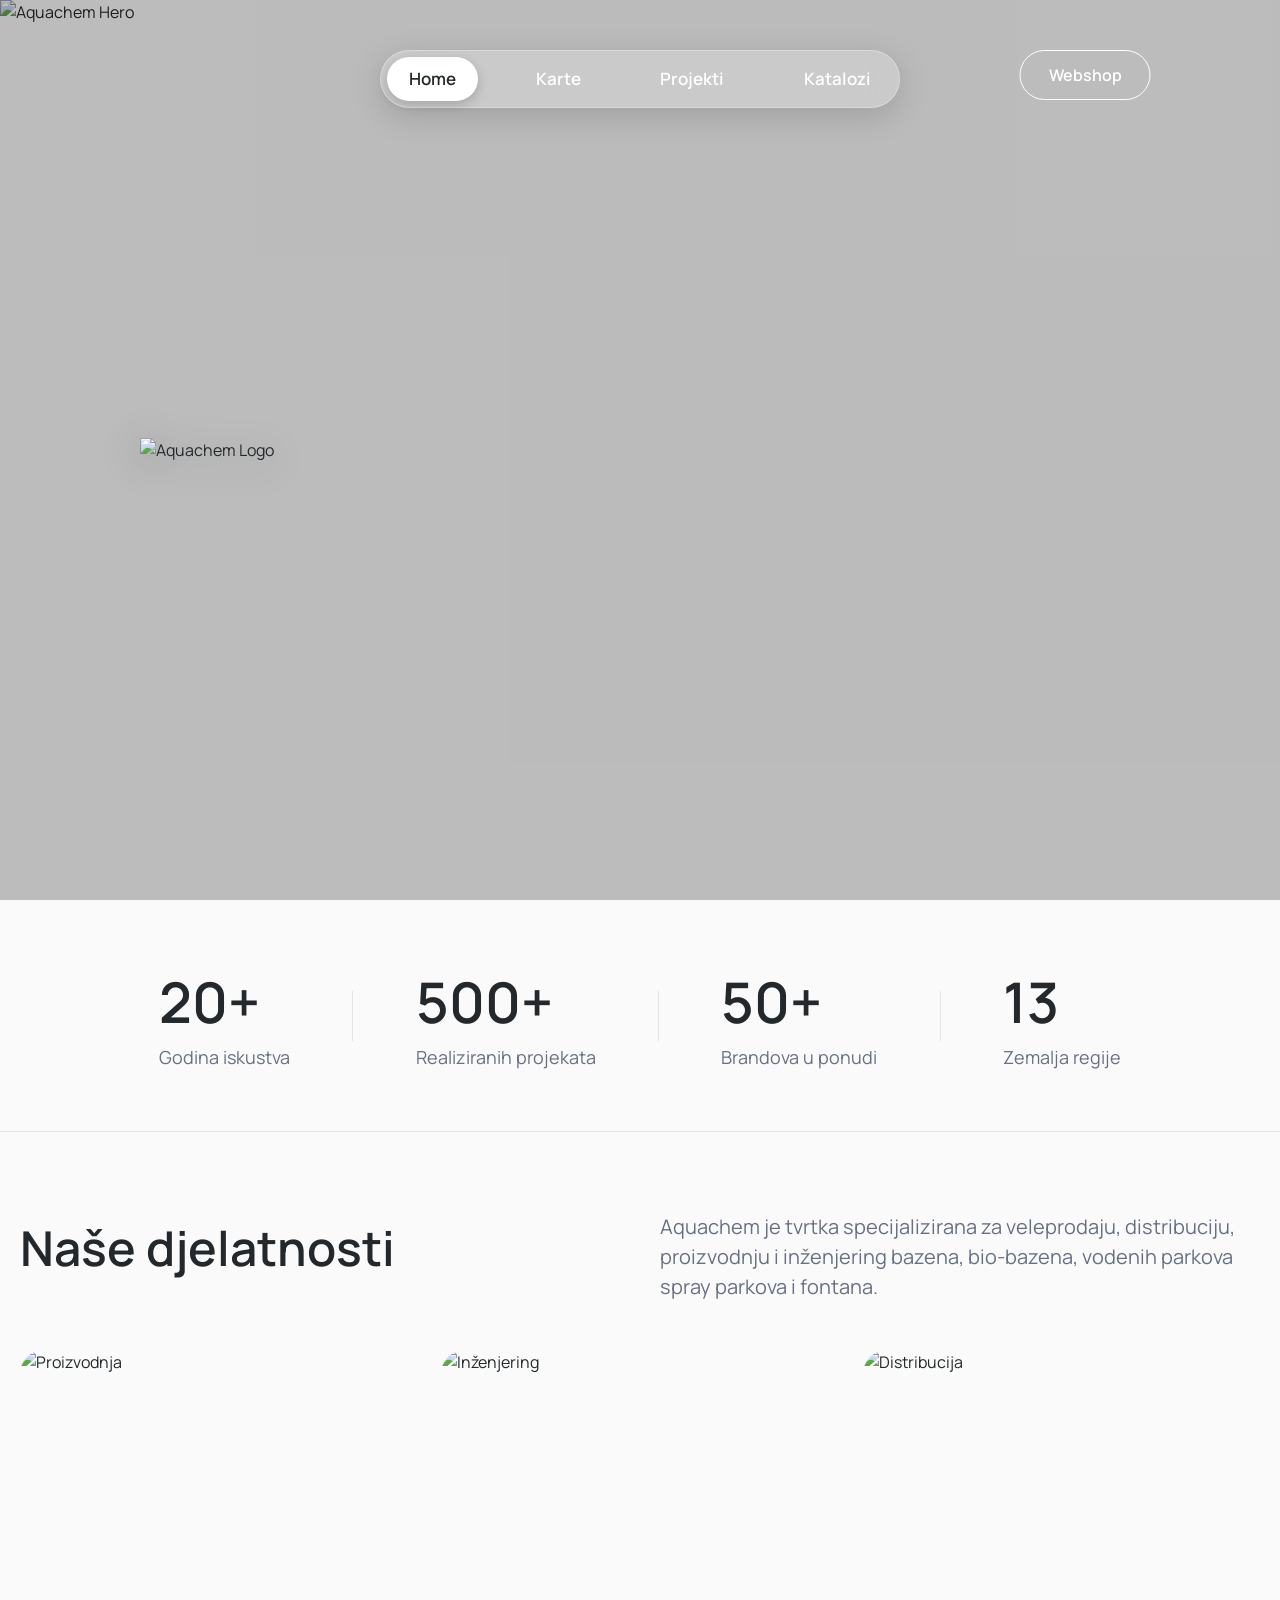
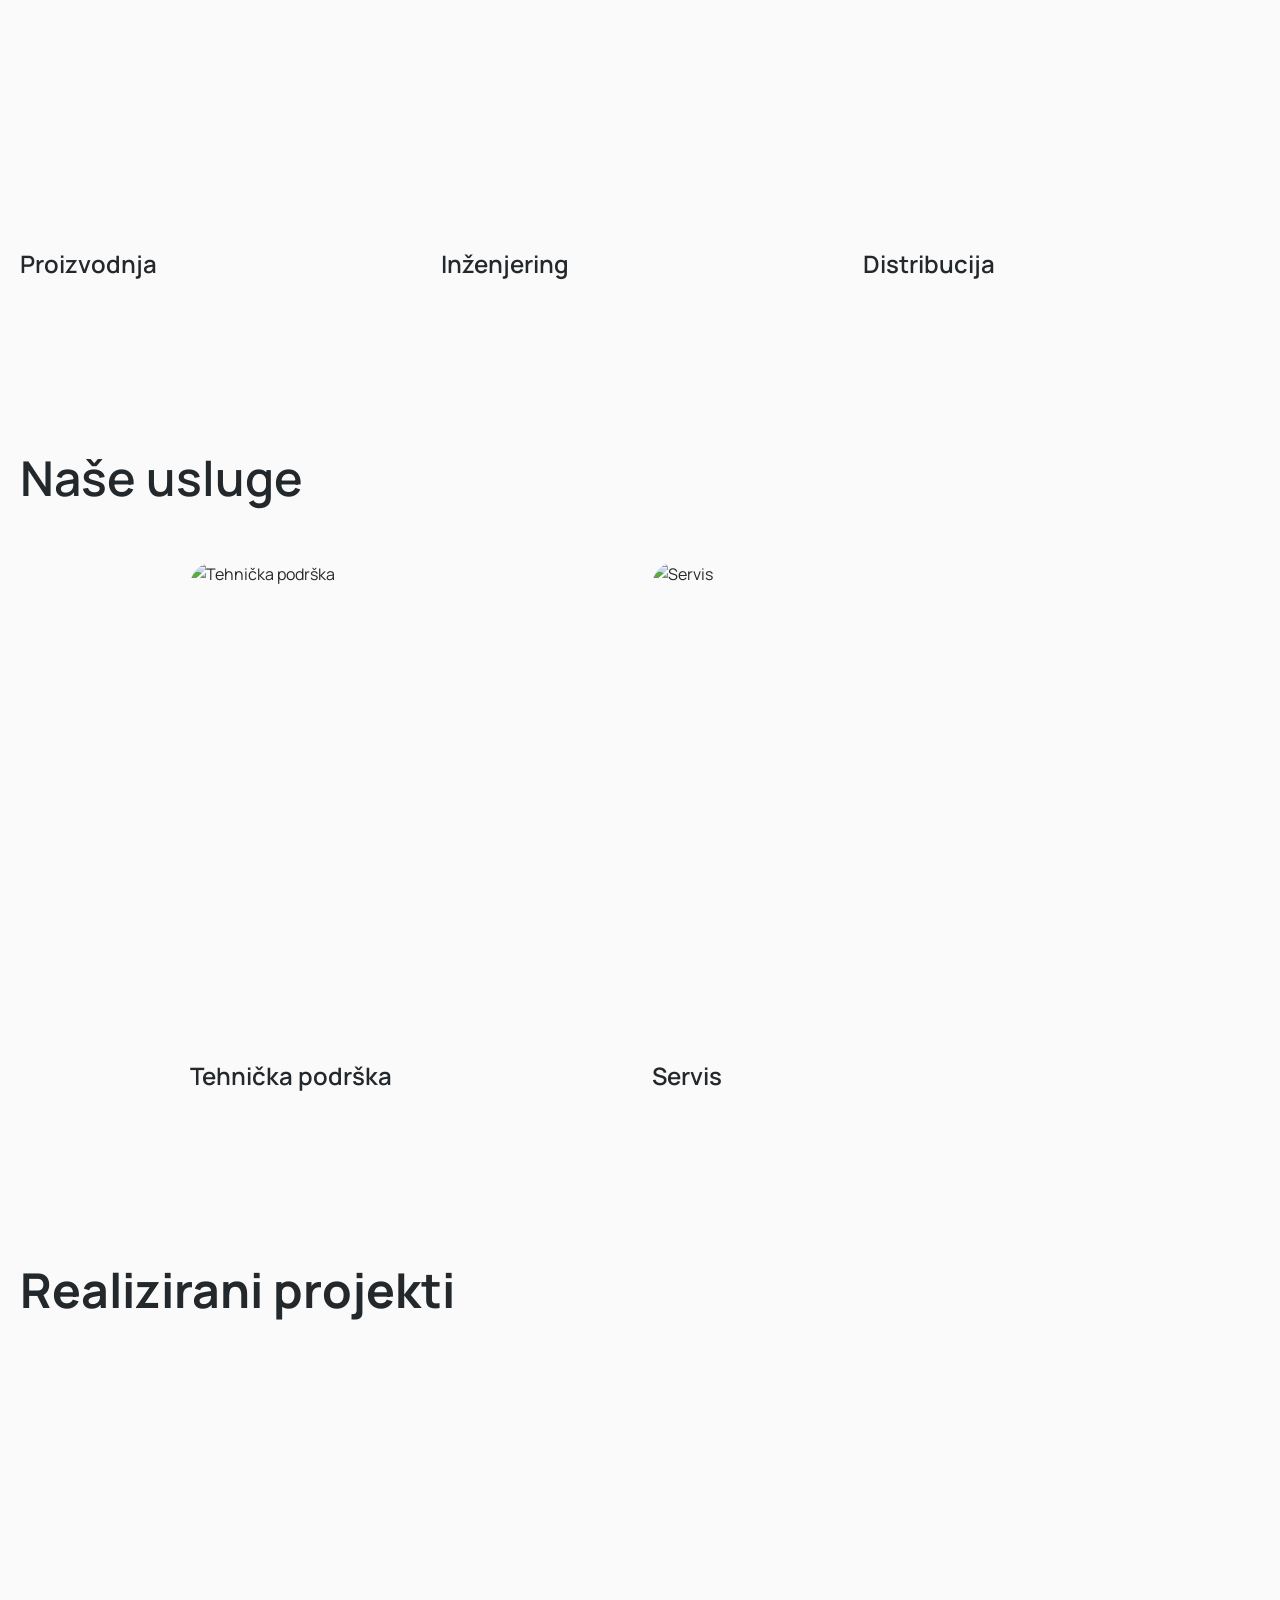
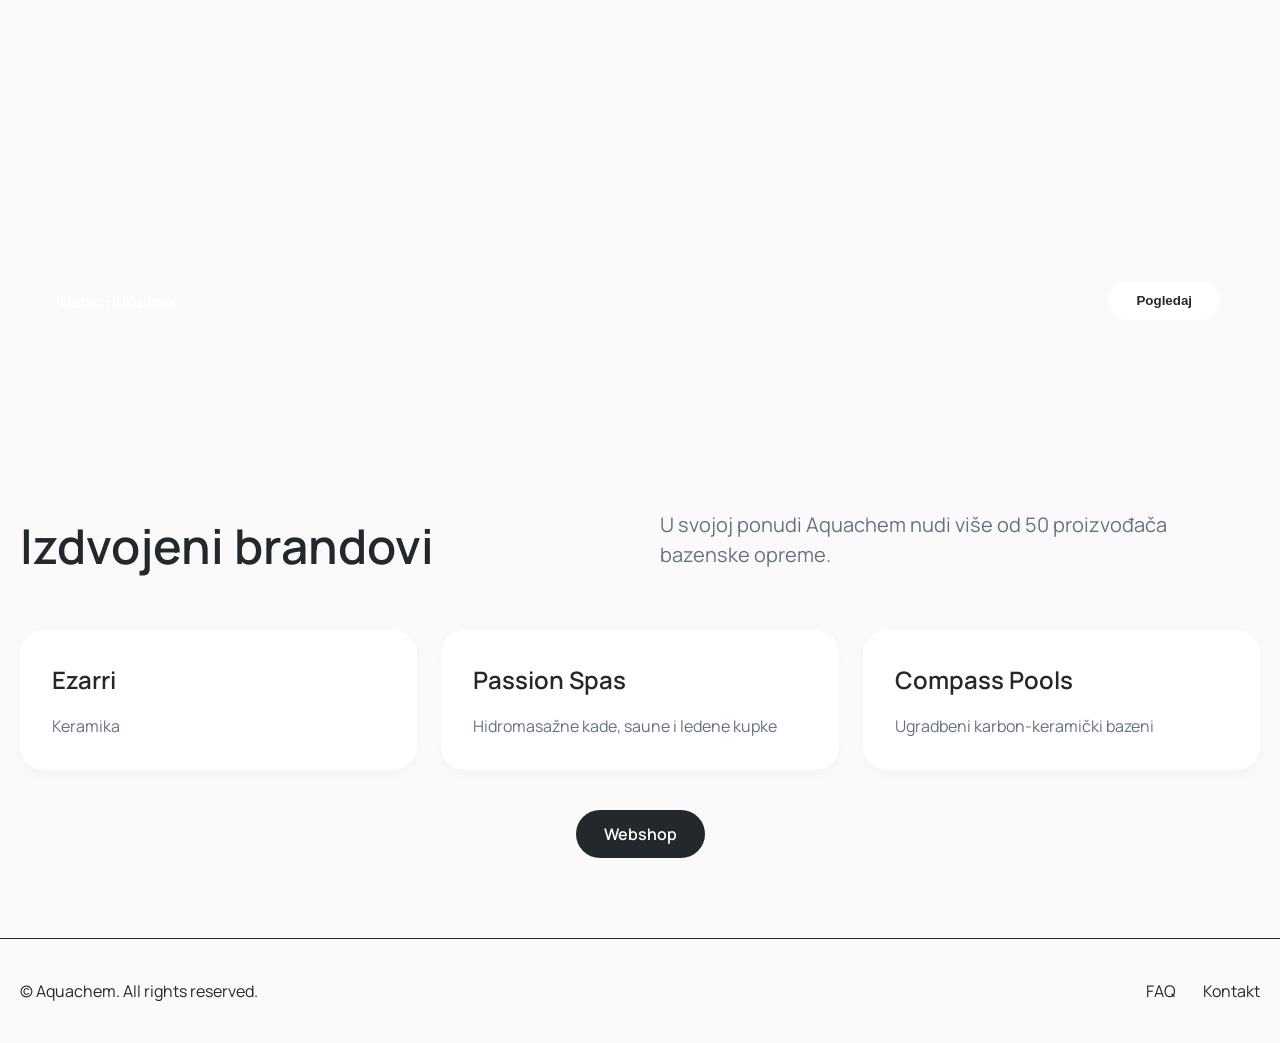
==== index.html @ 466cfe11 "Update index.html" ====
<!DOCTYPE html>
<html lang="hr">
<head>
  <meta charset="UTF-8">
  <meta name="viewport" content="width=device-width, initial-scale=1.0">
  <title>Aquachem Landing Page</title>
  <link rel="stylesheet" href="styles.css">
  <link href="https://fonts.googleapis.com/css2?family=Manrope:wght@400;500;600;700&display=swap" rel="stylesheet">
</head>
<body>

  <!-- Header Navigation -->
  <header class="navbar">
    <nav class="nav-links">
      <a href="#" class="active">Home</a>
      <a href="#">Karte</a>
      <a href="#">Projekti</a>
      <a href="#">Katalozi</a>
    </nav>
    <a href="#" class="btn-primary btn-webshop-top">Webshop</a>
  </header>

  <!-- Hero Section -->
  <section class="hero">
    <div class="hero-overlay"></div>
    <img class="hero-bg" src="assets/hero.jpg" alt="Aquachem Hero">
    <div class="hero-content">
      <img src="assets/logo.png" alt="Aquachem Logo" class="hero-logo">
    </div>
  </section>

  <!-- Stats Section -->
  <section class="stats">
    <div class="stat-item">
      <h2>20+</h2>
      <p>Godina iskustva</p>
    </div>
    <div class="divider"></div>
    <div class="stat-item">
      <h2>500+</h2>
      <p>Realiziranih projekata</p>
    </div>
    <div class="divider"></div>
    <div class="stat-item">
      <h2>50+</h2>
      <p>Brandova u ponudi</p>
    </div>
    <div class="divider"></div>
    <div class="stat-item">
      <h2>13</h2>
      <p>Zemalja regije</p>
    </div>
  </section>

  <!-- Naše Djelatnosti -->
  <section class="section container">
    <div class="section-header">
      <h2>Naše djelatnosti</h2>
      <p>Aquachem je tvrtka specijalizirana za veleprodaju, distribuciju, proizvodnju i inženjering bazena, bio-bazena, vodenih parkova spray parkova i fontana.</p>
    </div>
    <div class="cards-grid">
      <div class="card">
        <img src="assets/proizvodnja.png" alt="Proizvodnja">
        <h3>Proizvodnja</h3>
      </div>
      <div class="card">
        <img src="assets/inzenjering.png" alt="Inženjering">
        <h3>Inženjering</h3>
      </div>
      <div class="card">
        <img src="assets/distribucija.jpg" alt="Distribucija">
        <h3>Distribucija</h3>
      </div>
    </div>
  </section>

  <!-- Naše Usluge -->
  <section class="section container">
    <div class="section-header">
      <h2>Naše usluge</h2>
    </div>
    <div class="cards-grid centered-grid">
      <div class="card">
        <img src="assets/tehnicka-podrska.png" alt="Tehnička podrška">
        <h3>Tehnička podrška</h3>
      </div>
      <div class="card">
        <img src="assets/servis.png" alt="Servis">
        <h3>Servis</h3>
      </div>
    </div>
  </section>

  <!-- Realizirani Projekti (Video Showcase) -->
  <section class="video-showcase container">
    <h2>Realizirani projekti</h2>
    <div class="video-container">
      <video autoplay loop muted playsinline>
        <source src="assets/landing-video.mp4" type="video/mp4">
        Your browser does not support the video tag.
      </video>
      <div class="video-overlay-info">
        <span>Darko Rukavina</span>
        <button class="btn-white">Pogledaj</button>
      </div>
    </div>
  </section>

  <!-- Izdvojeni Brandovi -->
  <section class="section container">
    <div class="section-header">
      <h2>Izdvojeni brandovi</h2>
      <p>U svojoj ponudi Aquachem nudi više od 50 proizvođača bazenske opreme.</p>
    </div>
    <div class="cards-grid">
      <div class="card brand-card">
        <h3>Ezarri</h3>
        <p>Keramika</p>
      </div>
      <div class="card brand-card">
        <h3>Passion Spas</h3>
        <p>Hidromasažne kade, saune i ledene kupke</p>
      </div>
      <div class="card brand-card">
        <h3>Compass Pools</h3>
        <p>Ugradbeni karbon-keramički bazeni</p>
      </div>
    </div>
    <div class="action-wrapper">
      <a href="#" class="btn-dark">Webshop</a>
    </div>
  </section>

  <!-- Footer -->
  <footer class="footer">
    <div class="footer-bottom">
      <p>© Aquachem. All rights reserved.</p>
      <div class="footer-links">
        <a href="#">FAQ</a>
        <a href="#">Kontakt</a>
      </div>
    </div>
  </footer>

</body>
</html>
---- styles.css ----
/* Reset & Base Styles */
* {
  box-sizing: border-box;
  margin: 0;
  padding: 0;
}

body {
  font-family: 'Manrope', sans-serif;
  background-color: #FAFAFA;
  color: #22282B;
  line-height: 1.5;
  overflow-x: hidden;
}

/* Navigation Header Canvas */
.navbar {
  position: absolute;
  top: 0;
  left: 0;
  width: 100%;
  height: 120px;
  z-index: 10;
  pointer-events: none;
}

/* Centered Navigation Bar (Larger Dimensions & Dynamic Centering) */
.nav-links {
  position: absolute;
  top: 50px;
  left: 50%;
  transform: translateX(-50%); /* Ensures true optical centering on all monitor sizes */
  width: 520px;               /* Expanded width to fit larger text cleanly */
  height: 58px;              /* Taller bar for stronger visual presence */
  background: rgba(247, 247, 247, 0.25);
  backdrop-filter: blur(16px);
  -webkit-backdrop-filter: blur(16px);
  border: 1px solid rgba(255, 255, 255, 0.3);
  padding: 6px;
  border-radius: 100px;
  display: flex;
  align-items: center;
  justify-content: space-between;
  pointer-events: auto;
  box-shadow: 0 8px 32px rgba(0, 0, 0, 0.15);
  
  /* Entrance Animation */
  animation: navEntrance 0.8s cubic-bezier(0.16, 1, 0.3, 1) forwards;
}

/* Larger Navigation Buttons & Animations */
.nav-links a {
  color: #FFFFFF;
  text-decoration: none;
  font-size: 17px;           /* Increased font size */
  font-weight: 600;
  height: 100%;
  display: flex;
  align-items: center;
  justify-content: center;
  padding: 0 22px;           /* Generous button padding */
  border-radius: 50px;
  position: relative;
  transition: all 0.3s cubic-bezier(0.25, 0.8, 0.25, 1);
}

.nav-links a:hover {
  background: rgba(255, 255, 255, 0.25);
  transform: translateY(-2px);
  box-shadow: 0 4px 12px rgba(0, 0, 0, 0.1);
}

.nav-links a.active {
  background: #FFFFFF;
  color: #22282B;
  box-shadow: 0 4px 12px rgba(0, 0, 0, 0.18);
}

/* Webshop Top Right Button */
.btn-webshop-top {
  position: absolute;
  top: 50px;
  right: 5%;                 /* Positioned cleanly on the top-right */
  pointer-events: auto;
  font-size: 16px;
  padding: 14px 32px;
  animation: navEntrance 0.8s cubic-bezier(0.16, 1, 0.3, 1) 0.1s forwards;
}

/* Keyframe Entrance Animation */
@keyframes navEntrance {
  0% {
    opacity: 0;
    transform: translateY(-20px) translateX(-50%);
  }
  100% {
    opacity: 1;
    transform: translateY(0) translateX(-50%);
  }
}

/* Buttons Styling */
.btn-primary, .btn-dark, .btn-white {
  display: inline-block;
  padding: 12px 28px;
  border-radius: 100px;
  text-decoration: none;
  font-weight: 600;
  cursor: pointer;
  border: none;
  transition: transform 0.25s ease, background-color 0.25s ease, box-shadow 0.25s ease;
}

.btn-primary {
  border: 1px solid #FFFFFF;
  color: #FFFFFF;
  background: transparent;
}

.btn-primary:hover {
  background: #FFFFFF;
  color: #22282B;
  transform: translateY(-2px);
  box-shadow: 0 4px 16px rgba(255, 255, 255, 0.25);
}

.btn-dark {
  background: #22282B;
  color: #FFFFFF;
}

.btn-dark:hover {
  background: #000000;
  transform: translateY(-2px);
}

.btn-white {
  background: #FFFFFF;
  color: #22282B;
}

.btn-white:hover {
  background: #f0f0f0;
  transform: translateY(-2px);
}

/* Hero Section & Perfectly Centered Logo */
.hero {
  position: relative;
  width: 100%;
  height: 100vh;
  min-height: 700px;
  overflow: hidden;
  display: flex;
  justify-content: center;
  align-items: center;
}

.hero-bg {
  position: absolute;
  width: 100%;
  height: 100%;
  object-fit: cover;
  top: 0;
  left: 0;
  z-index: 1;
}

.hero-overlay {
  position: absolute;
  inset: 0;
  background: rgba(0, 0, 0, 0.25);
  z-index: 2;
}

.hero-content {
  position: relative;
  z-index: 3;
  display: flex;
  justify-content: center;
  align-items: center;
  width: 90%;
  max-width: 1001px;
}

.hero-logo {
  width: 100%;
  max-width: 1001px;
  height: auto;
  max-height: 196px;
  object-fit: contain;
  filter: drop-shadow(0 6px 18px rgba(0, 0, 0, 0.3));
}

/* Stats Section */
.stats {
  display: flex;
  justify-content: space-around;
  align-items: center;
  padding: 60px 10%;
  background: #FAFAFA;
  border-bottom: 1px solid #E3E3E3;
}

.stat-item h2 {
  font-size: 56px;
  font-weight: 600;
}

.stat-item p {
  font-size: 18px;
  color: #667085;
}

.divider {
  width: 1px;
  height: 50px;
  background-color: #E3E3E3;
}

/* Content Sections */
.container {
  max-width: 1280px;
  margin: 0 auto;
  padding: 80px 20px;
}

.section-header {
  display: flex;
  justify-content: space-between;
  align-items: flex-start;
  margin-bottom: 48px;
  gap: 40px;
}

.section-header h2 {
  font-size: 48px;
  font-weight: 600;
  flex: 1;
}

.section-header p {
  font-size: 20px;
  color: #667085;
  flex: 1;
}

/* Cards Grid */
.cards-grid {
  display: grid;
  grid-template-columns: repeat(auto-fit, minmax(300px, 1fr));
  gap: 24px;
}

.centered-grid {
  justify-content: center;
  max-width: 900px;
  margin: 0 auto;
}

.card {
  display: flex;
  flex-direction: column;
  gap: 16px;
}

.card img {
  width: 100%;
  height: 480px;
  object-fit: cover;
  border-radius: 24px;
}

.card h3 {
  font-size: 24px;
  font-weight: 600;
}

.brand-card {
  padding: 32px;
  background: #FFFFFF;
  border-radius: 24px;
  box-shadow: 0 4px 12px rgba(0,0,0,0.03);
}

.brand-card p {
  color: #667085;
}

/* Video Showcase */
.video-showcase {
  position: relative;
}

.video-showcase h2 {
  font-size: 48px;
  margin-bottom: 24px;
}

.video-container {
  position: relative;
  width: 100%;
  height: 600px;
  border-radius: 40px;
  overflow: hidden;
}

.video-container video {
  width: 100%;
  height: 100%;
  object-fit: cover;
}

.video-overlay-info {
  position: absolute;
  bottom: 30px;
  left: 40px;
  right: 40px;
  display: flex;
  justify-content: space-between;
  align-items: center;
  color: #FFFFFF;
}

.action-wrapper {
  text-align: center;
  margin-top: 40px;
}

/* Footer */
.footer {
  background: #FAFAFA;
  padding: 40px 20px;
  border-top: 1px solid #22282B;
}

.footer-bottom {
  max-width: 1280px;
  margin: 0 auto;
  display: flex;
  justify-content: space-between;
  align-items: center;
}

.footer-links a {
  color: #22282B;
  text-decoration: none;
  margin-left: 24px;
}
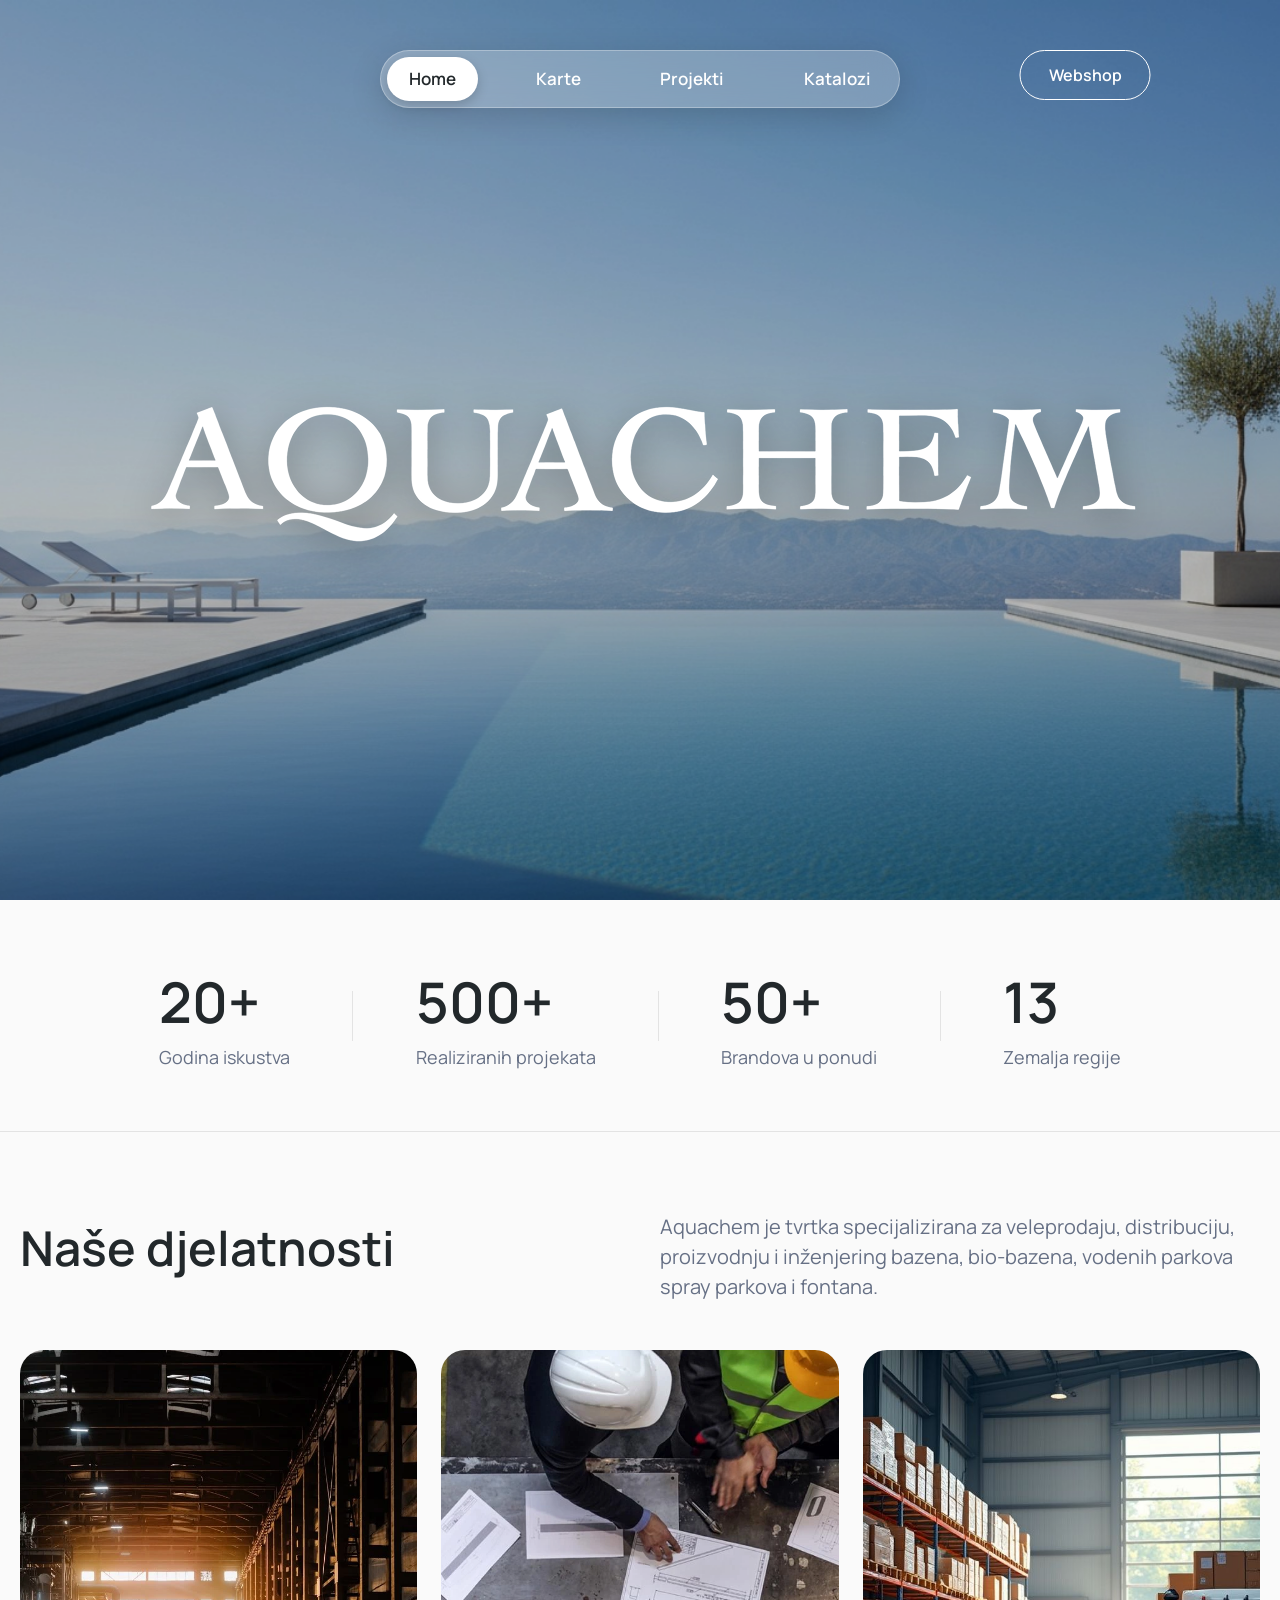
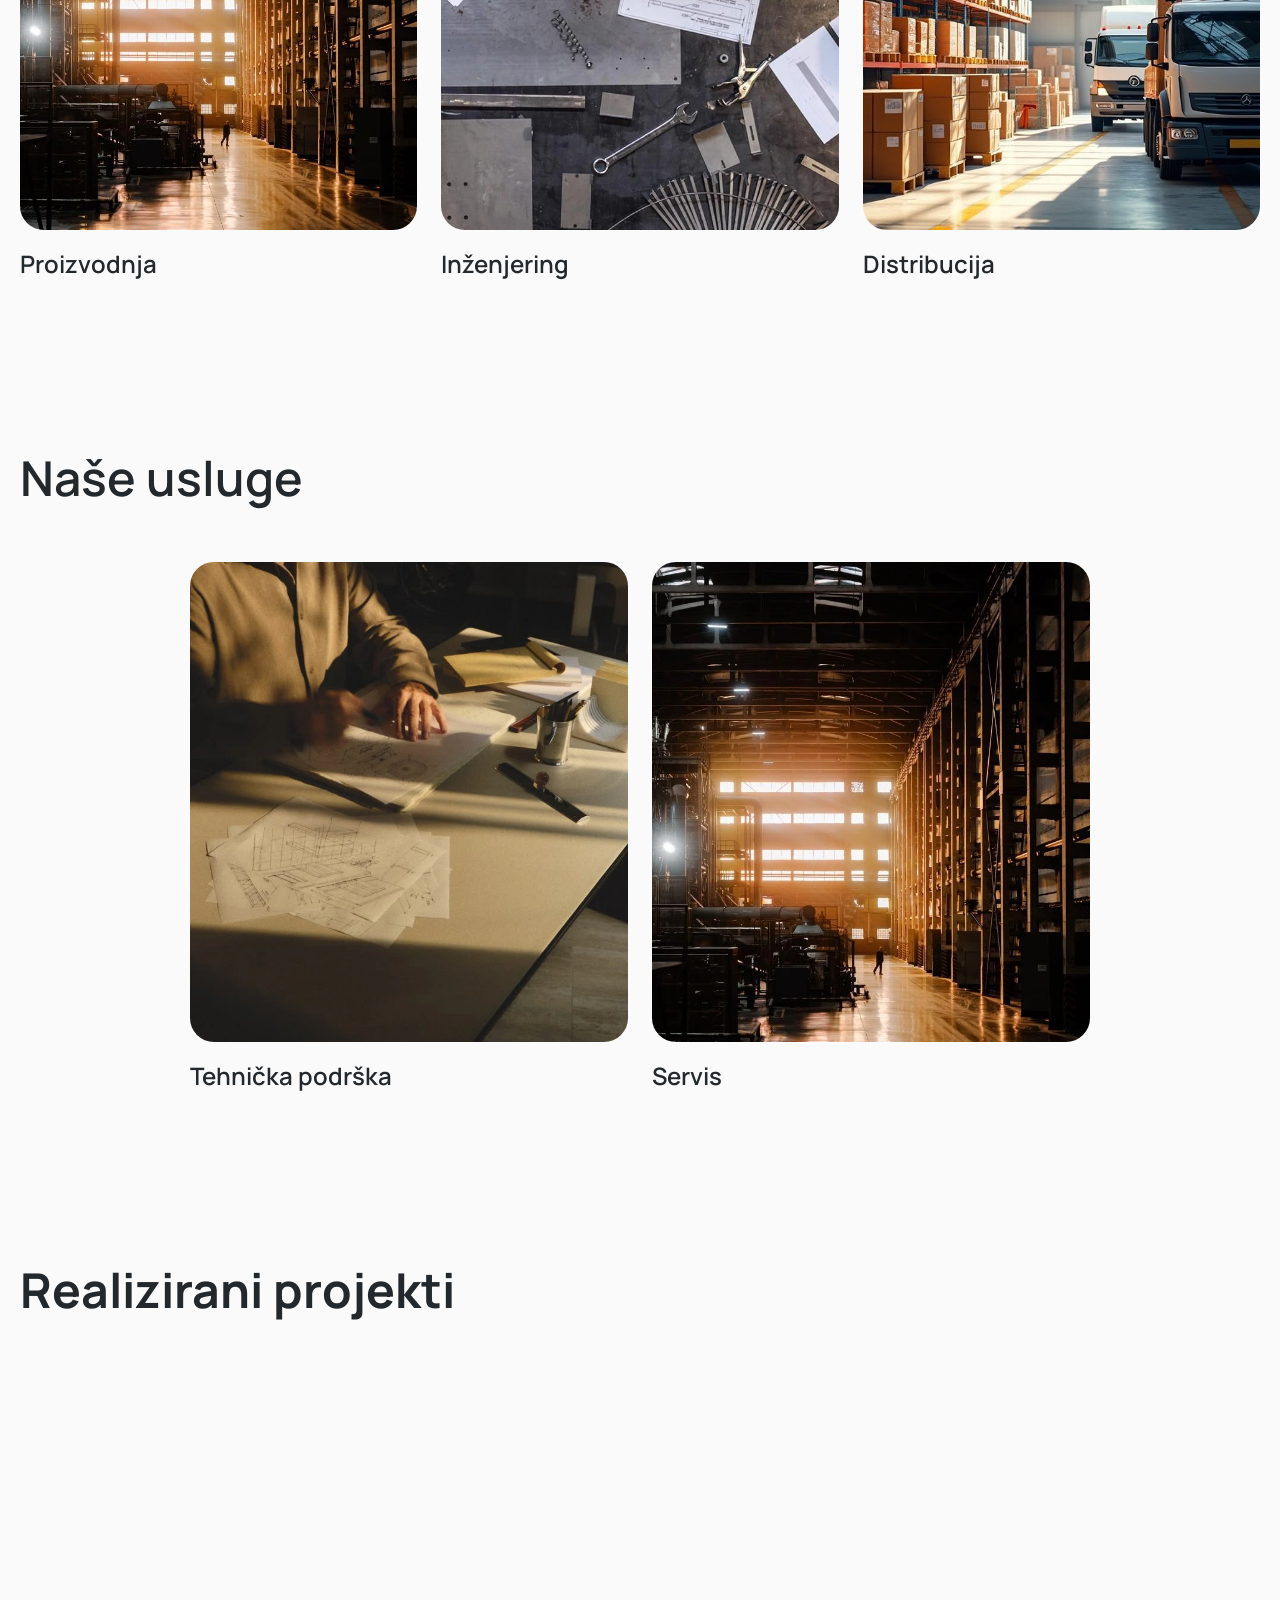
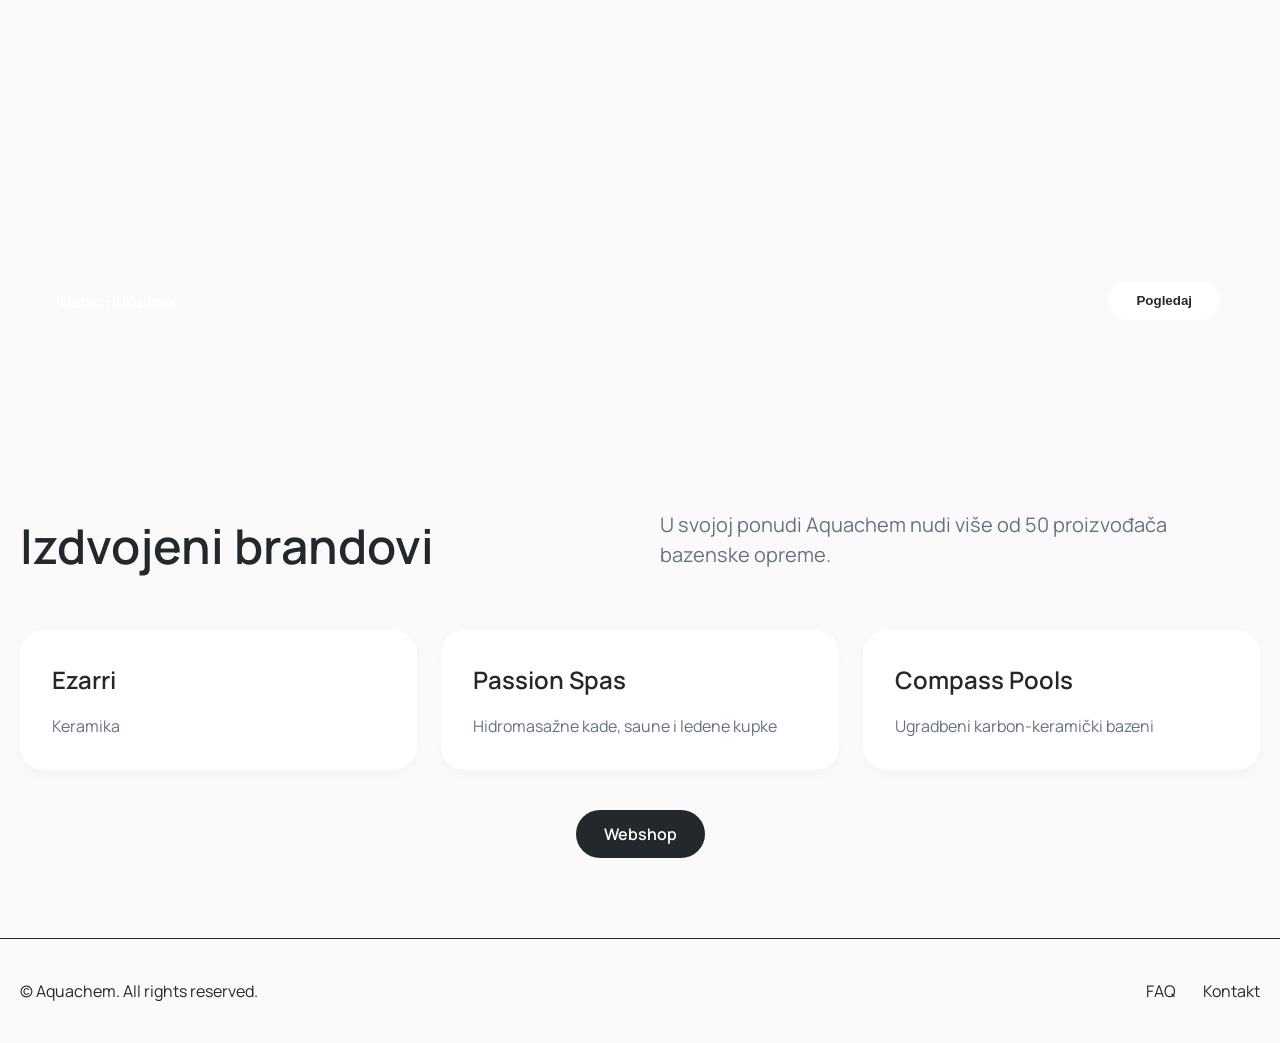
==== commit 960d9668: "Update index.html" ====
--- a/index.html
+++ b/index.html
@@ -23,9 +23,9 @@
   <!-- Hero Section -->
   <section class="hero">
     <div class="hero-overlay"></div>
-    <img class="hero-bg" src="assets/hero.jpg" alt="Aquachem Hero">
+    <img class="hero-bg" src="asets/hero.jpg" alt="Aquachem Hero">
     <div class="hero-content">
-      <img src="assets/logo.png" alt="Aquachem Logo" class="hero-logo">
+      <img src="asets/logo.png" alt="Aquachem Logo" class="hero-logo">
     </div>
   </section>
 
@@ -60,15 +60,15 @@
     </div>
     <div class="cards-grid">
       <div class="card">
-        <img src="assets/proizvodnja.png" alt="Proizvodnja">
+        <img src="asets/proizvodnja.png" alt="Proizvodnja">
         <h3>Proizvodnja</h3>
       </div>
       <div class="card">
-        <img src="assets/inzenjering.png" alt="Inženjering">
+        <img src="asets/inzenjering.png" alt="Inženjering">
         <h3>Inženjering</h3>
       </div>
       <div class="card">
-        <img src="assets/distribucija.jpg" alt="Distribucija">
+        <img src="asets/distribucija.jpg" alt="Distribucija">
         <h3>Distribucija</h3>
       </div>
     </div>
@@ -81,11 +81,11 @@
     </div>
     <div class="cards-grid centered-grid">
       <div class="card">
-        <img src="assets/tehnicka-podrska.png" alt="Tehnička podrška">
+        <img src="asets/tehnicka-podrska.png" alt="Tehnička podrška">
         <h3>Tehnička podrška</h3>
       </div>
       <div class="card">
-        <img src="assets/servis.png" alt="Servis">
+        <img src="asets/servis.png" alt="Servis">
         <h3>Servis</h3>
       </div>
     </div>
@@ -96,7 +96,7 @@
     <h2>Realizirani projekti</h2>
     <div class="video-container">
       <video autoplay loop muted playsinline>
-        <source src="assets/landing-video.mp4" type="video/mp4">
+        <source src="asets/landing-video.mp4" type="video/mp4">
         Your browser does not support the video tag.
       </video>
       <div class="video-overlay-info">
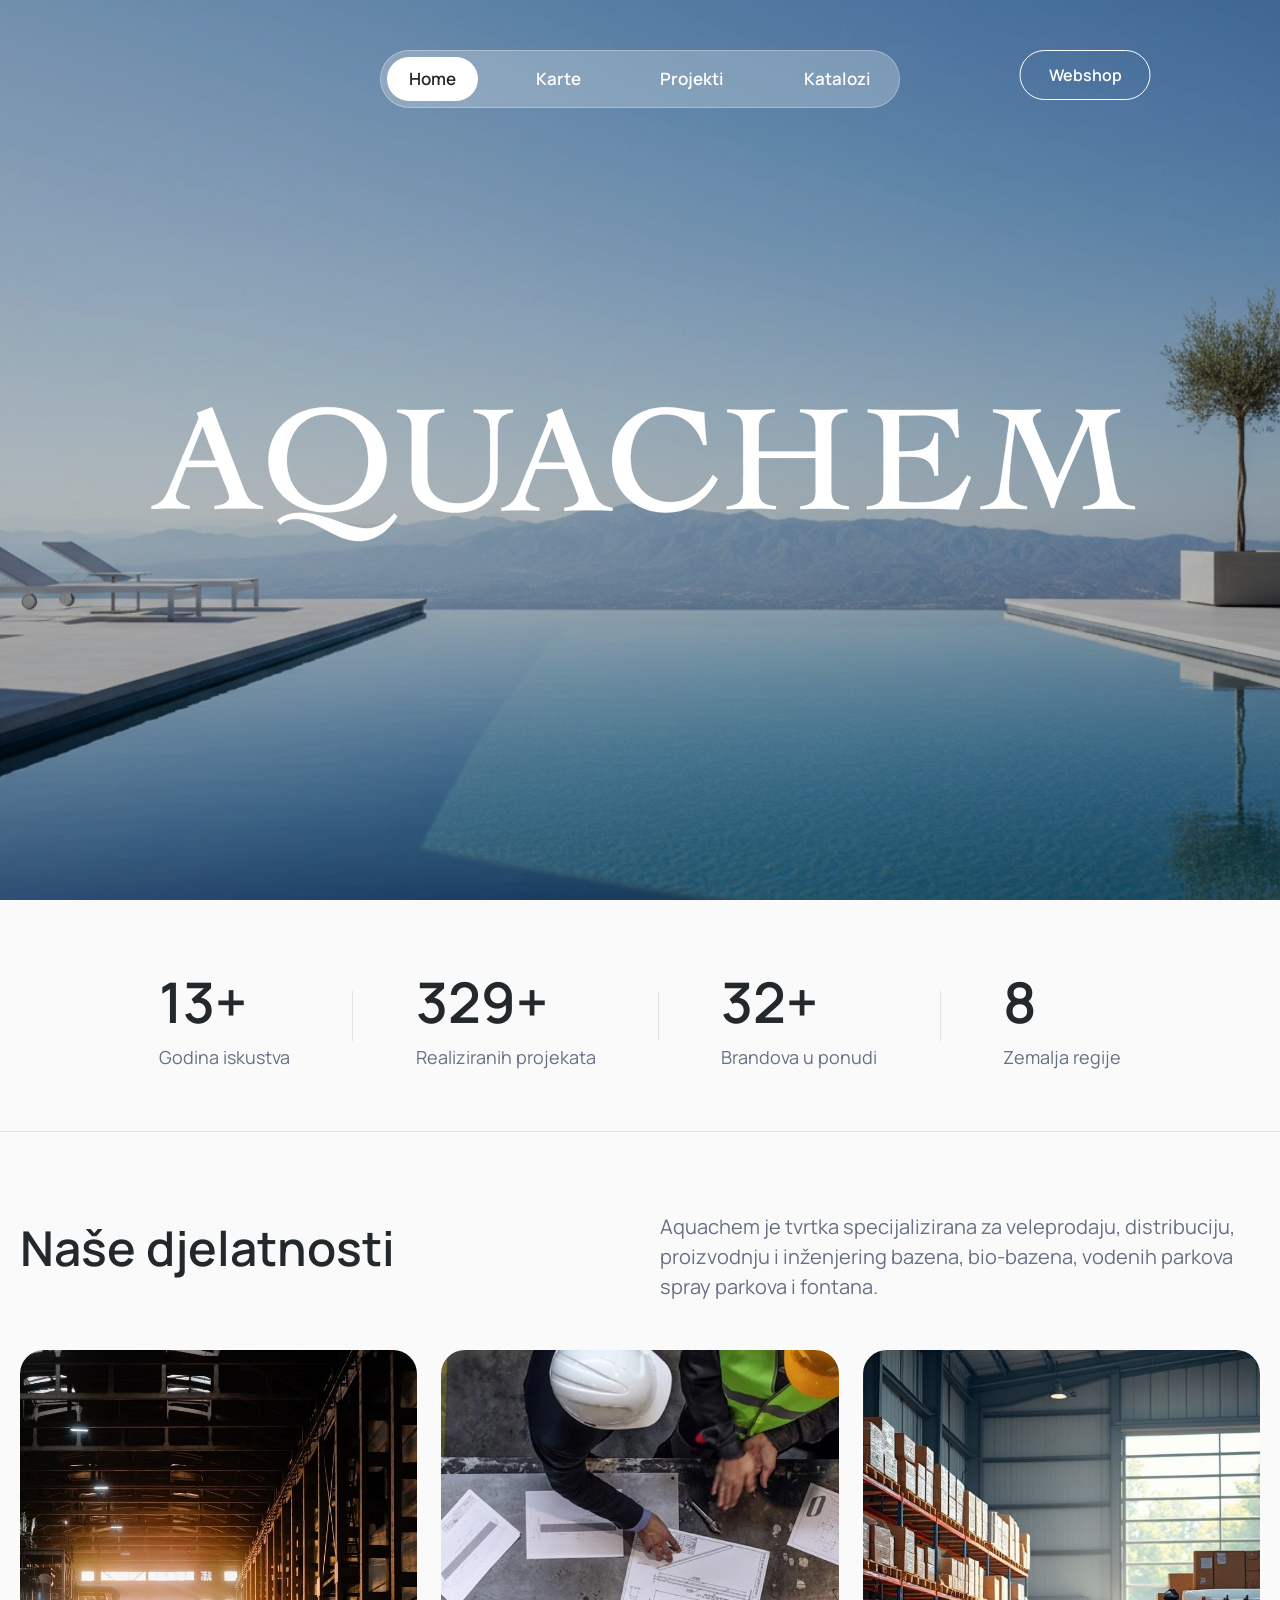
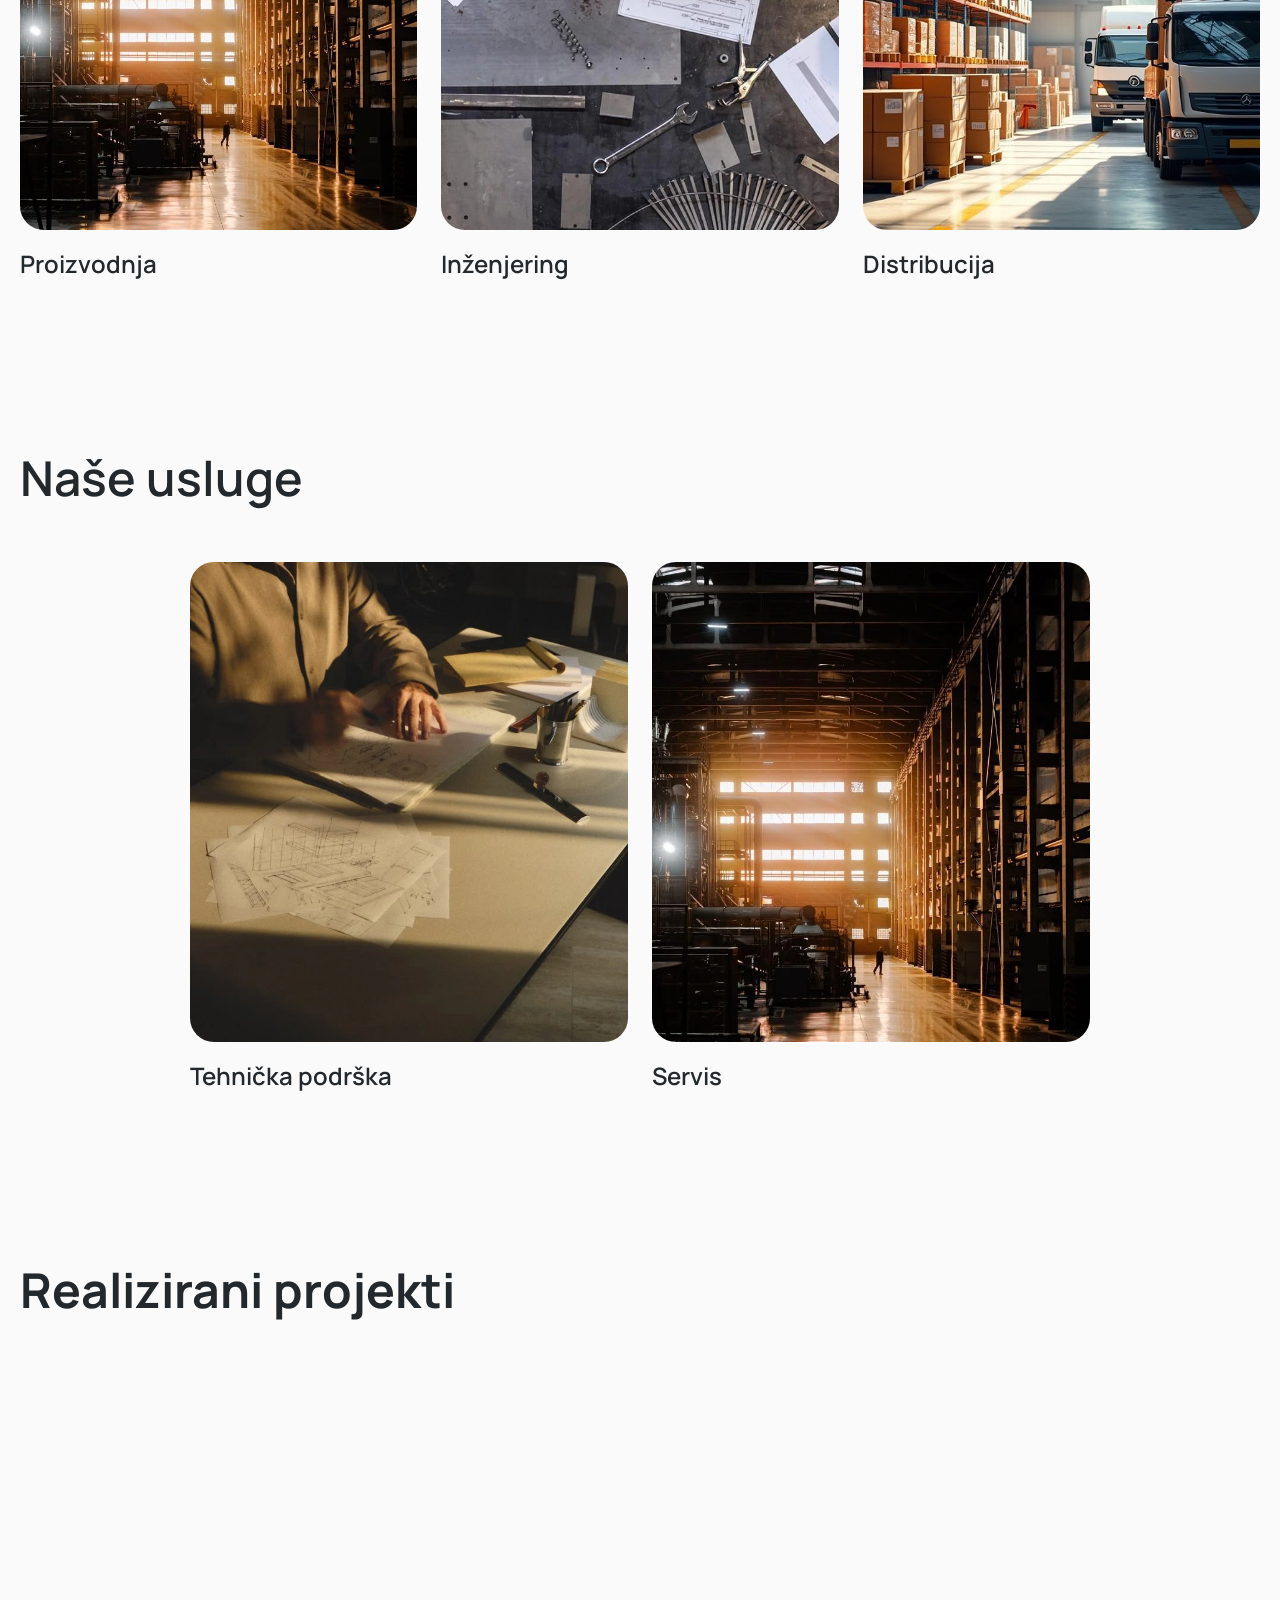
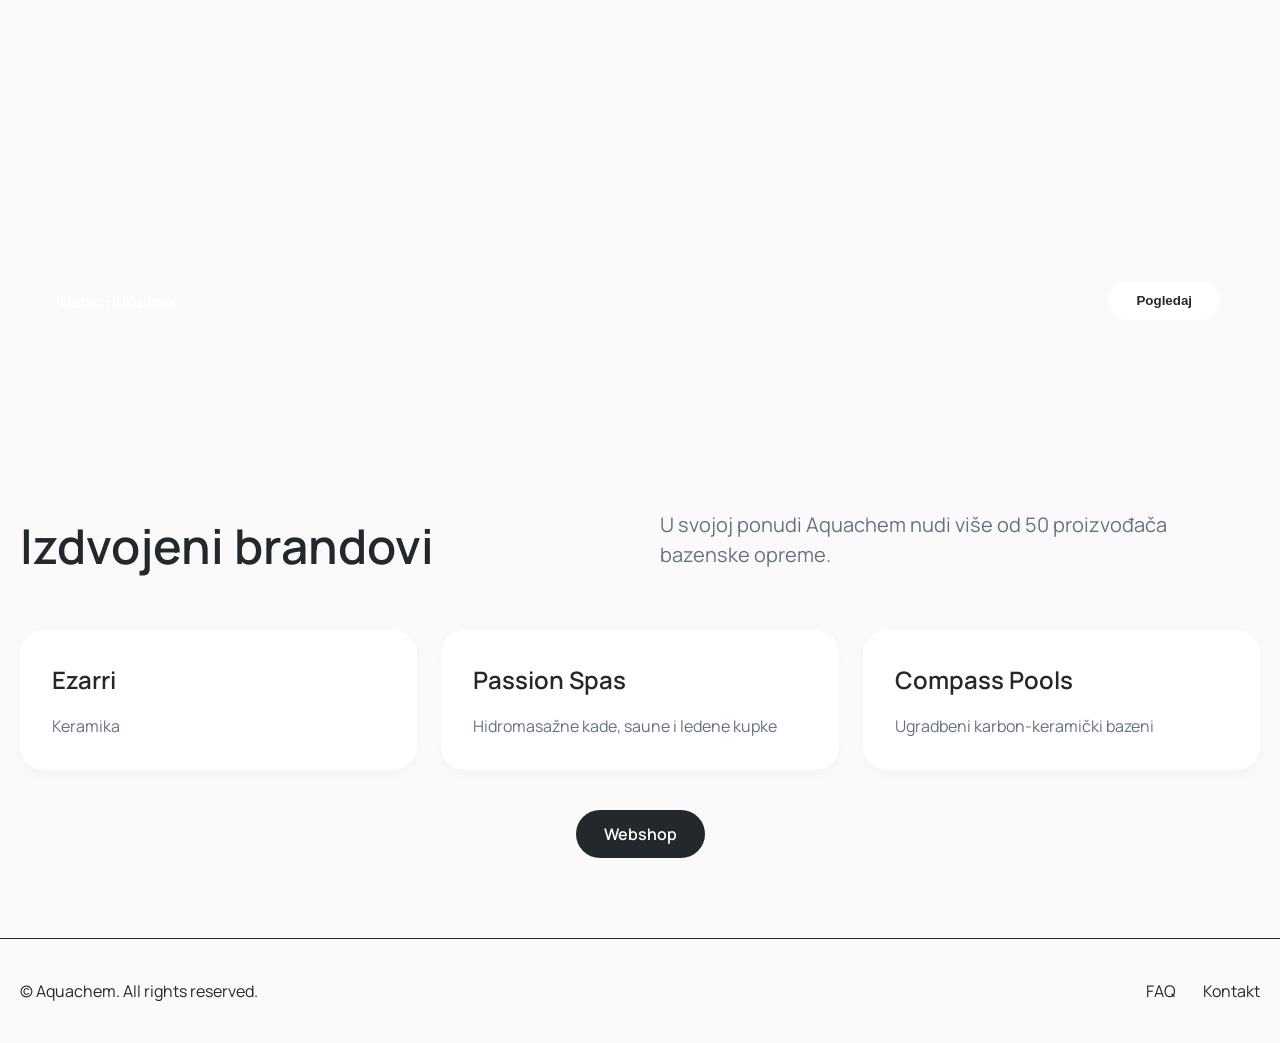
==== commit f5139d13: "Update index.html" ====
--- a/index.html
+++ b/index.html
@@ -29,31 +29,31 @@
     </div>
   </section>
 
-  <!-- Stats Section -->
+  <!-- Stats Section (IZMIJENJENO SA DATA-TARGET) -->
   <section class="stats">
     <div class="stat-item">
-      <h2>20+</h2>
+      <h2><span class="counter" data-target="20">0</span>+</h2>
       <p>Godina iskustva</p>
     </div>
     <div class="divider"></div>
     <div class="stat-item">
-      <h2>500+</h2>
+      <h2><span class="counter" data-target="500">0</span>+</h2>
       <p>Realiziranih projekata</p>
     </div>
     <div class="divider"></div>
     <div class="stat-item">
-      <h2>50+</h2>
+      <h2><span class="counter" data-target="50">0</span>+</h2>
       <p>Brandova u ponudi</p>
     </div>
     <div class="divider"></div>
     <div class="stat-item">
-      <h2>13</h2>
+      <h2><span class="counter" data-target="13">0</span></h2>
       <p>Zemalja regije</p>
     </div>
   </section>
 
   <!-- Naše Djelatnosti -->
-  <section class="section container">
+  <section class="section container djelatnosti-section">
     <div class="section-header">
       <h2>Naše djelatnosti</h2>
       <p>Aquachem je tvrtka specijalizirana za veleprodaju, distribuciju, proizvodnju i inženjering bazena, bio-bazena, vodenih parkova spray parkova i fontana.</p>
@@ -142,5 +142,55 @@
     </div>
   </footer>
 
+  <!-- JS Animacija za brojeve -->
+  <script>
+    document.addEventListener("DOMContentLoaded", () => {
+      const counters = document.querySelectorAll('.counter');
+      const statsSection = document.querySelector('.stats');
+      const duration = 2000; // 2 sekunde trajanja za SVE brojeve
+      let animated = false;
+
+      const animateNumbers = () => {
+        const startTime = performance.now();
+
+        const update = (currentTime) => {
+          const elapsedTime = currentTime - startTime;
+          const progress = Math.min(elapsedTime / duration, 1);
+
+          // Easing funkcija za glatki finiš (easeOutQuad)
+          const easeProgress = 1 - (1 - progress) * (1 - progress);
+
+          counters.forEach(counter => {
+            const target = +counter.getAttribute('data-target');
+            const currentVal = Math.floor(easeProgress * target);
+            counter.innerText = currentVal;
+          });
+
+          if (progress < 1) {
+            requestAnimationFrame(update);
+          } else {
+            counters.forEach(counter => {
+              counter.innerText = counter.getAttribute('data-target');
+            });
+          }
+        };
+
+        requestAnimationFrame(update);
+      };
+
+      // Pokreni animaciju kad korisnik dođe do sekcije
+      const observer = new IntersectionObserver((entries) => {
+        if (entries[0].isIntersecting && !animated) {
+          animated = true;
+          animateNumbers();
+        }
+      }, { threshold: 0.3 });
+
+      if (statsSection) {
+        observer.observe(statsSection);
+      }
+    });
+  </script>
+
 </body>
 </html>
--- a/styles.css
+++ b/styles.css
@@ -42,7 +42,6 @@
   align-items: center;
   justify-content: space-between;
   pointer-events: auto;
-  box-shadow: 0 8px 32px rgba(0, 0, 0, 0.15);
   
   /* Entrance Animation */
   animation: navEntrance 0.8s cubic-bezier(0.16, 1, 0.3, 1) forwards;
@@ -73,7 +72,6 @@
 .nav-links a.active {
   background: #FFFFFF;
   color: #22282B;
-  box-shadow: 0 4px 12px rgba(0, 0, 0, 0.18);
 }
 
 /* Webshop Top Right Button */
@@ -189,7 +187,6 @@
   height: auto;
   max-height: 196px;
   object-fit: contain;
-  filter: drop-shadow(0 6px 18px rgba(0, 0, 0, 0.3));
 }
 
 /* Stats Section */
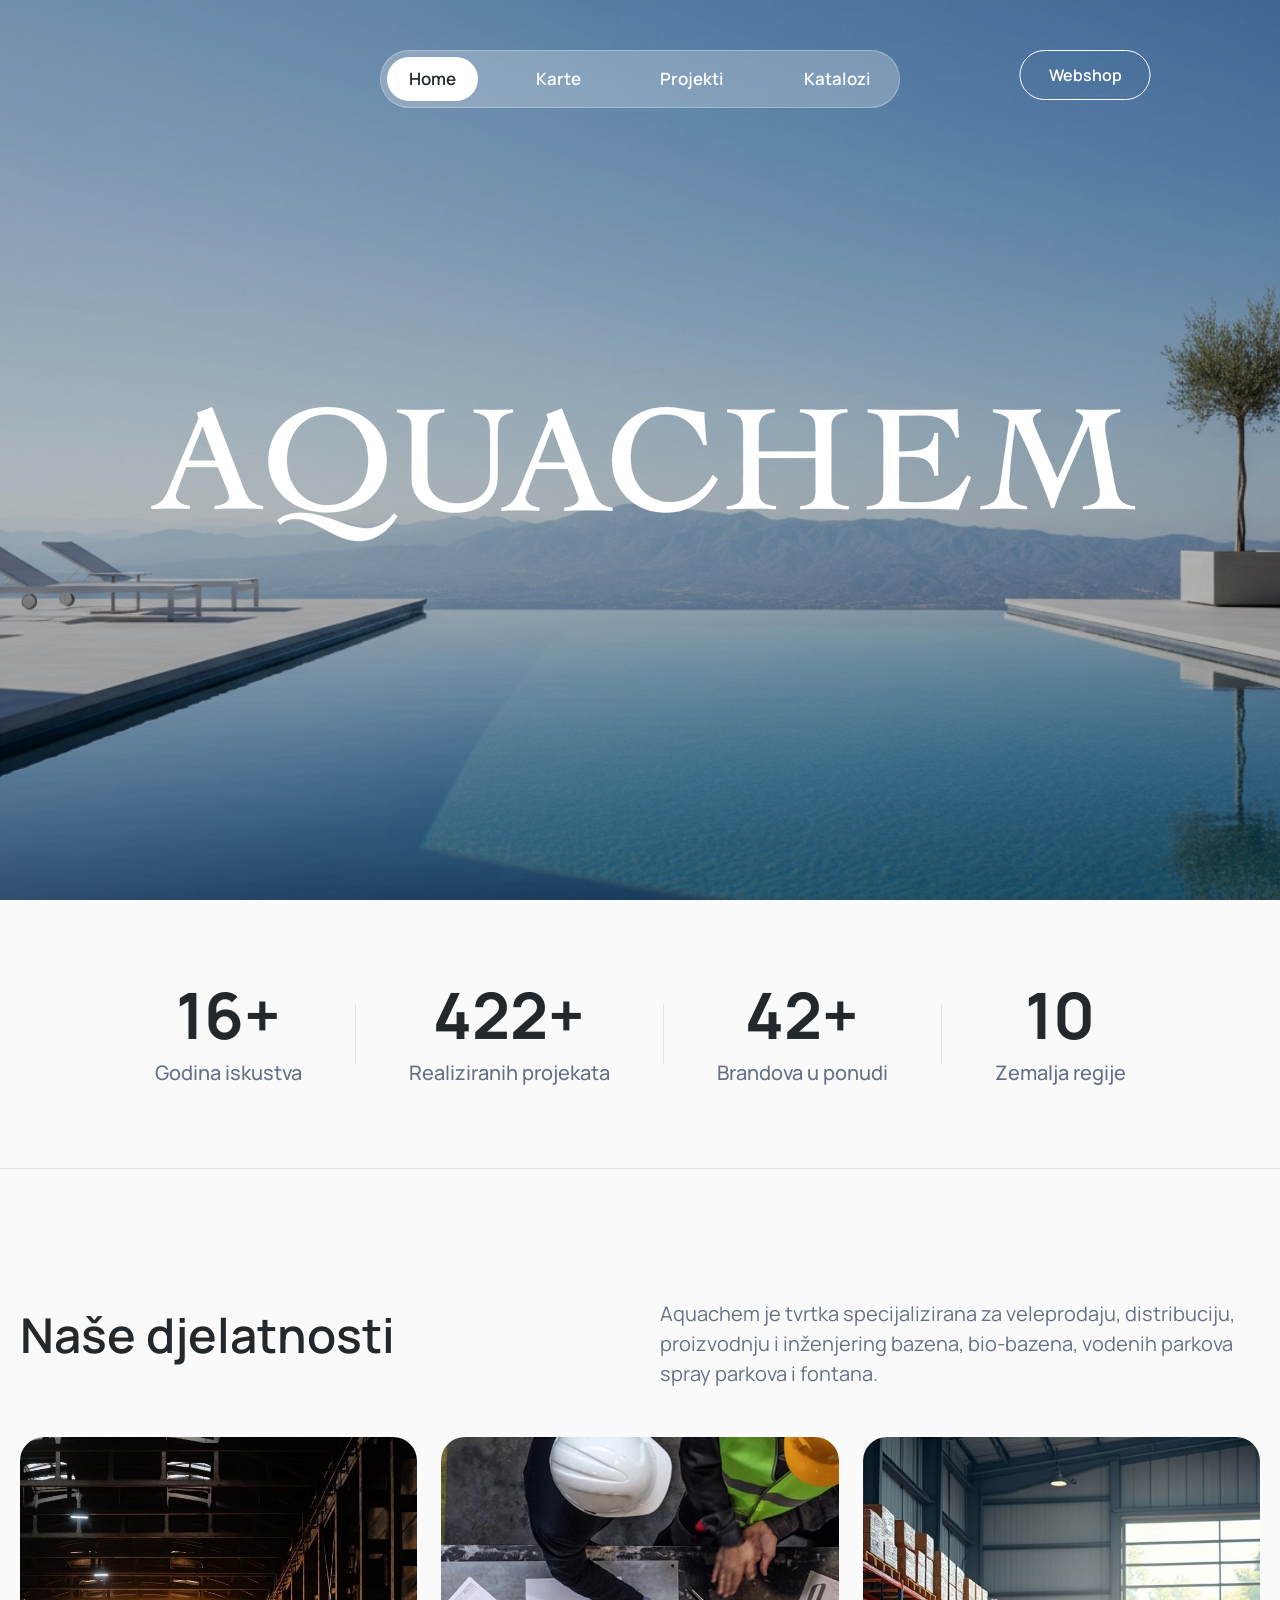
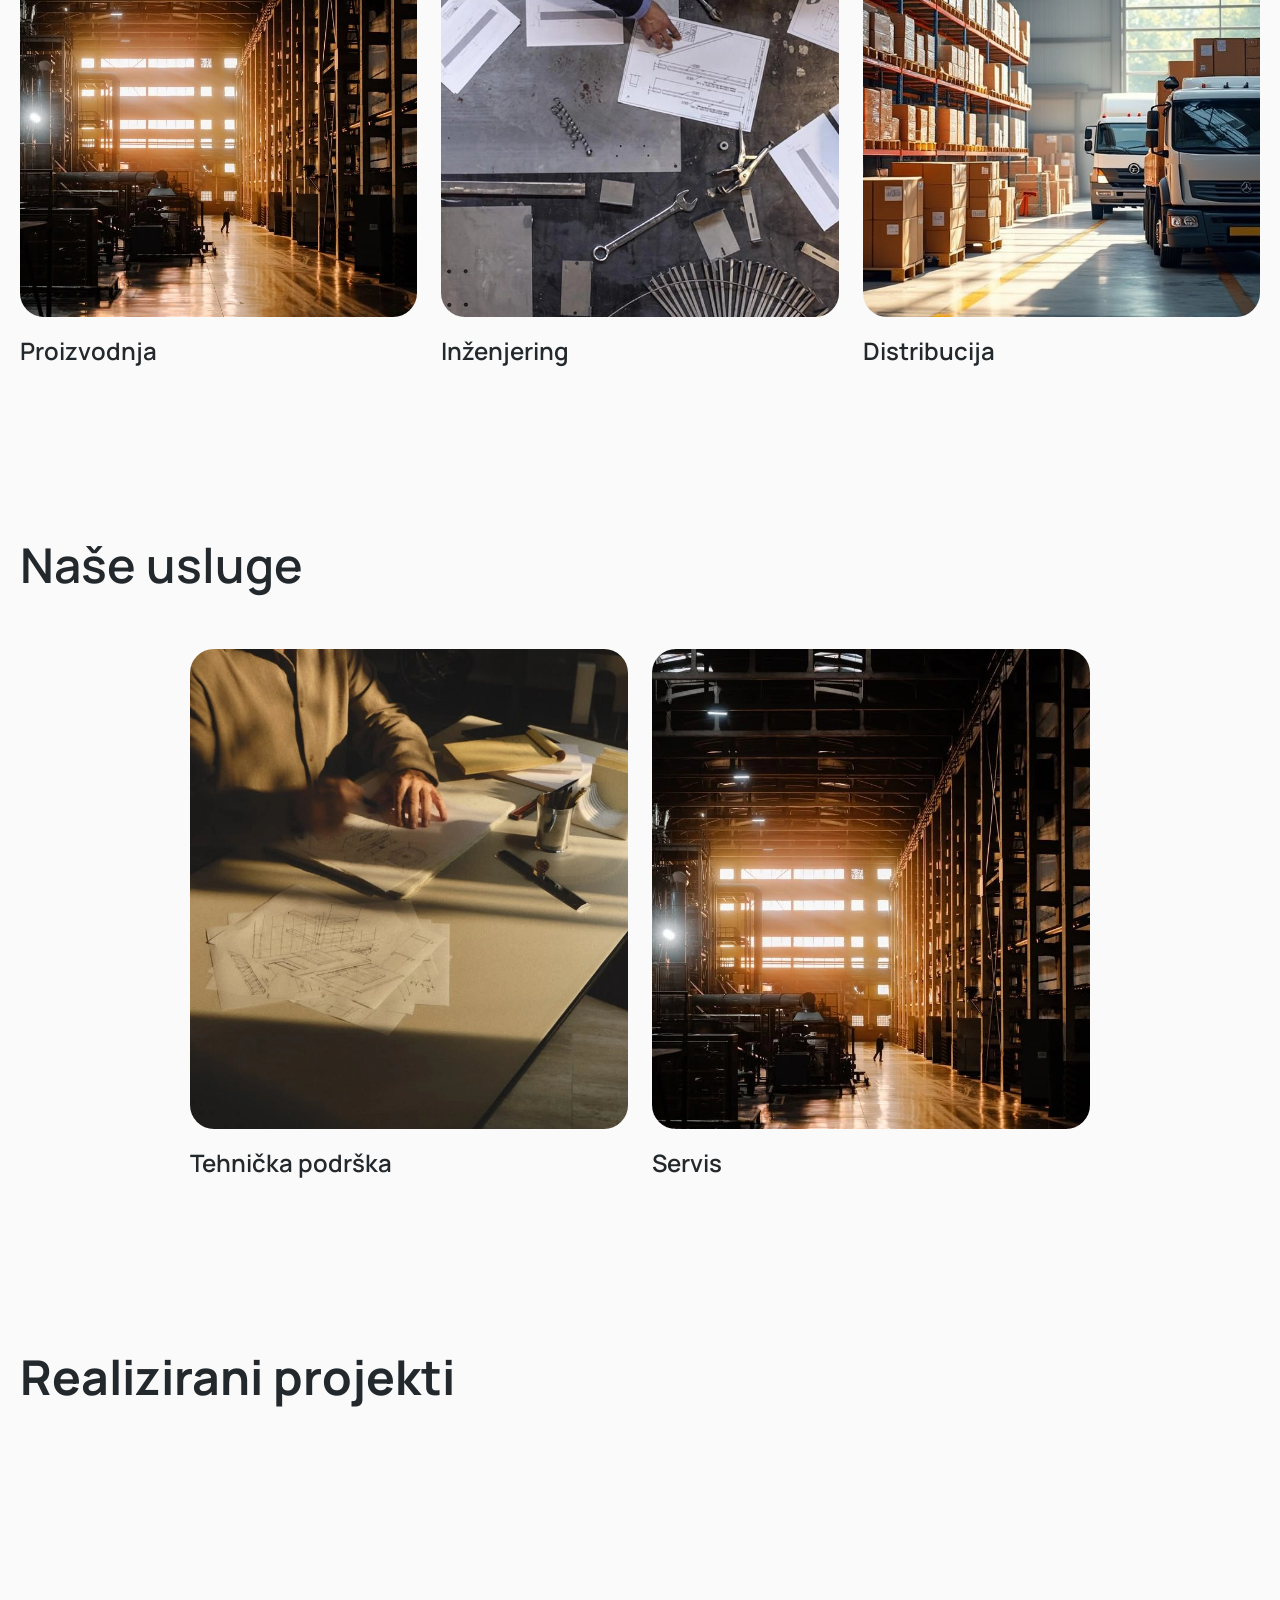
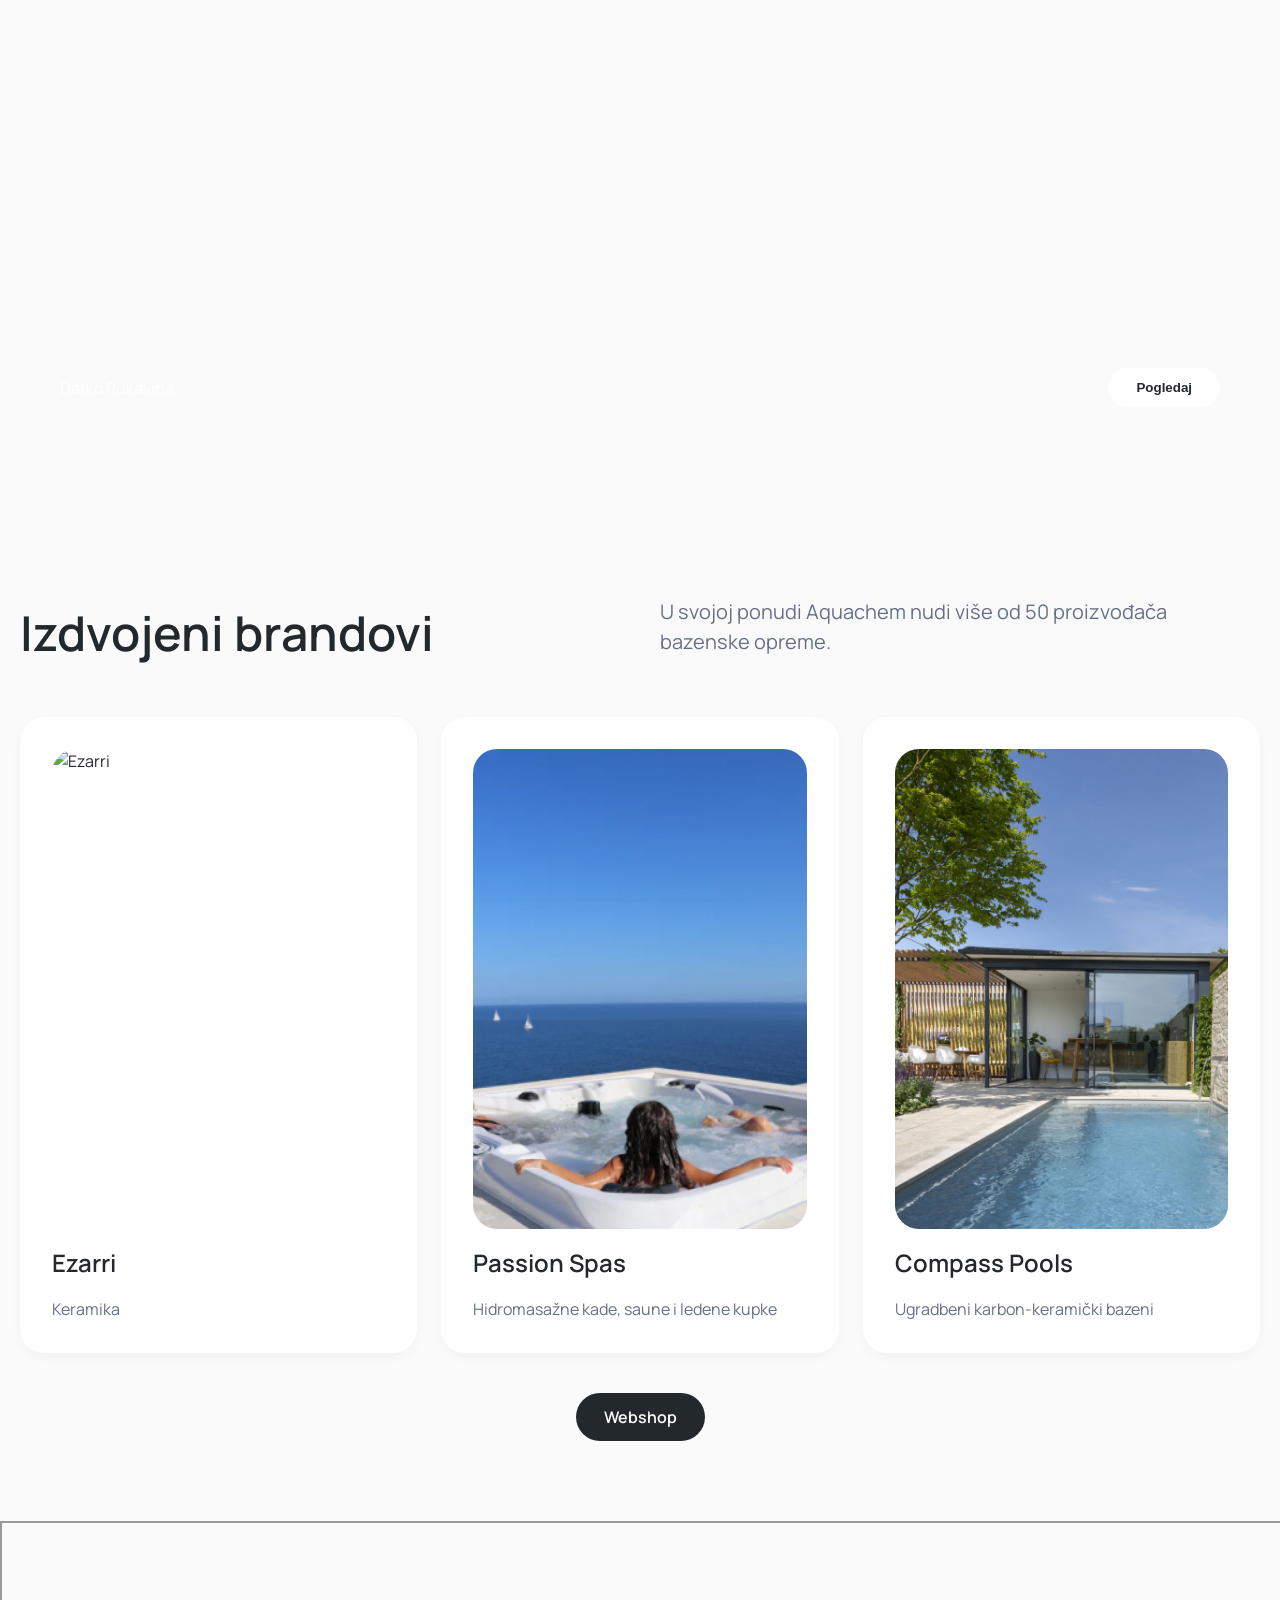
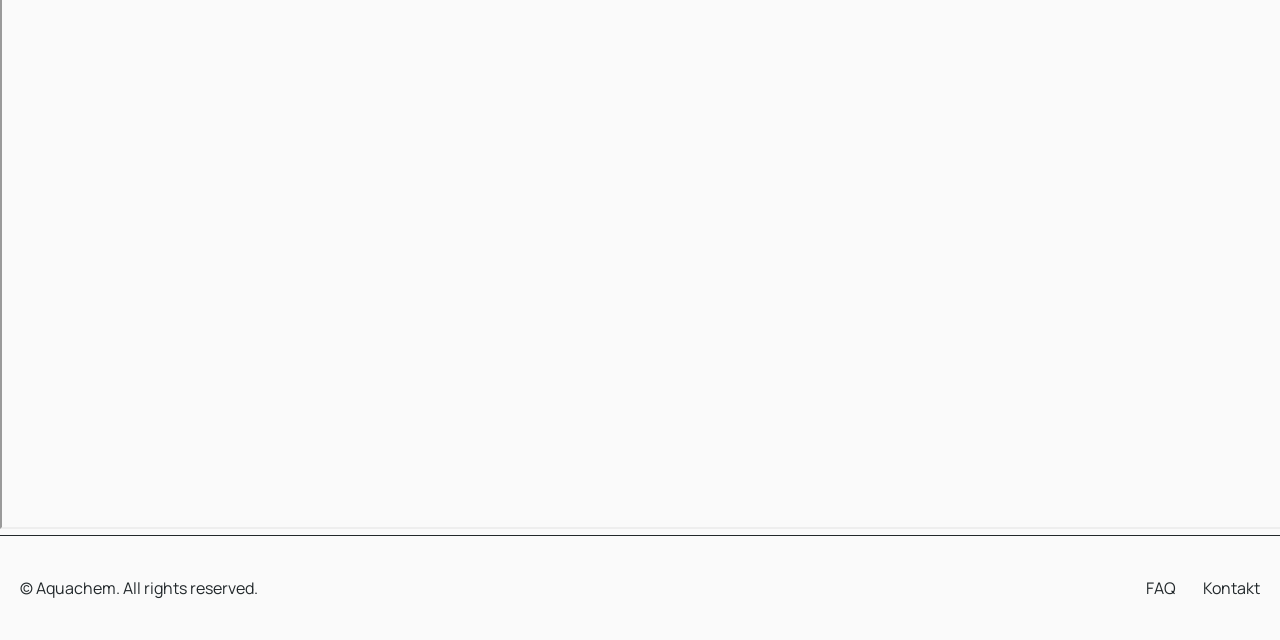
==== commit 875af200: "Rename index (10).html to index.html" ====
--- a/index.html
+++ b/index.html
@@ -60,15 +60,15 @@
     </div>
     <div class="cards-grid">
       <div class="card">
-        <img src="asets/proizvodnja.png" alt="Proizvodnja">
+        <img class="img-service" src="asets/proizvodnja.png" alt="Proizvodnja">
         <h3>Proizvodnja</h3>
       </div>
       <div class="card">
-        <img src="asets/inzenjering.png" alt="Inženjering">
+        <img class="img-service" src="asets/inzenjering.png" alt="Inženjering">
         <h3>Inženjering</h3>
       </div>
       <div class="card">
-        <img src="asets/distribucija.jpg" alt="Distribucija">
+        <img class="img-service" src="asets/distribucija.jpg" alt="Distribucija">
         <h3>Distribucija</h3>
       </div>
     </div>
@@ -81,11 +81,11 @@
     </div>
     <div class="cards-grid centered-grid">
       <div class="card">
-        <img src="asets/tehnicka-podrska.png" alt="Tehnička podrška">
+        <img class="img-service" src="asets/tehnicka-podrska.png" alt="Tehnička podrška">
         <h3>Tehnička podrška</h3>
       </div>
       <div class="card">
-        <img src="asets/servis.png" alt="Servis">
+        <img class="img-service" src="asets/servis.png" alt="Servis">
         <h3>Servis</h3>
       </div>
     </div>
@@ -114,20 +114,30 @@
     </div>
     <div class="cards-grid">
       <div class="card brand-card">
+        <img class="img-ezarri" src="asets/ezarri.jpg" alt="Ezarri">
         <h3>Ezarri</h3>
         <p>Keramika</p>
       </div>
       <div class="card brand-card">
+        <img class="img-passion-spas" src="asets/passion-spas.png" alt="Passion Spas">
         <h3>Passion Spas</h3>
         <p>Hidromasažne kade, saune i ledene kupke</p>
       </div>
       <div class="card brand-card">
+        <img class="img-compass-pools" src="asets/compass-pools.jpg" alt="Compass Pools">
         <h3>Compass Pools</h3>
         <p>Ugradbeni karbon-keramički bazeni</p>
       </div>
     </div>
     <div class="action-wrapper">
       <a href="#" class="btn-dark">Webshop</a>
+    </div>
+  </section>
+
+  <!-- Google My Maps -->
+  <section class="map-wrap">
+    <div class="map-section">
+      <iframe src="https://www.google.com/maps/d/embed?mid=171z7H1qyNOTrjMbbA-k27XhzPSifDb8&ehbc=2E312F" width="1440" height="608" allowfullscreen></iframe>
     </div>
   </section>
 
--- a/styles.css
+++ b/styles.css
@@ -13,7 +13,7 @@
   overflow-x: hidden;
 }
 
-/* Navigation Header Canvas */
+/* Header Container */
 .navbar {
   position: absolute;
   top: 0;
@@ -24,14 +24,14 @@
   pointer-events: none;
 }
 
-/* Centered Navigation Bar (Larger Dimensions & Dynamic Centering) */
+/* Centered Navigation Bar */
 .nav-links {
   position: absolute;
   top: 50px;
   left: 50%;
-  transform: translateX(-50%); /* Ensures true optical centering on all monitor sizes */
-  width: 520px;               /* Expanded width to fit larger text cleanly */
-  height: 58px;              /* Taller bar for stronger visual presence */
+  transform: translateX(-50%);
+  width: 520px;
+  height: 58px;
   background: rgba(247, 247, 247, 0.25);
   backdrop-filter: blur(16px);
   -webkit-backdrop-filter: blur(16px);
@@ -42,22 +42,20 @@
   align-items: center;
   justify-content: space-between;
   pointer-events: auto;
-  
-  /* Entrance Animation */
   animation: navEntrance 0.8s cubic-bezier(0.16, 1, 0.3, 1) forwards;
 }
 
-/* Larger Navigation Buttons & Animations */
+/* Navigation Links */
 .nav-links a {
   color: #FFFFFF;
   text-decoration: none;
-  font-size: 17px;           /* Increased font size */
+  font-size: 17px;
   font-weight: 600;
   height: 100%;
   display: flex;
   align-items: center;
   justify-content: center;
-  padding: 0 22px;           /* Generous button padding */
+  padding: 0 22px;
   border-radius: 50px;
   position: relative;
   transition: all 0.3s cubic-bezier(0.25, 0.8, 0.25, 1);
@@ -66,7 +64,6 @@
 .nav-links a:hover {
   background: rgba(255, 255, 255, 0.25);
   transform: translateY(-2px);
-  box-shadow: 0 4px 12px rgba(0, 0, 0, 0.1);
 }
 
 .nav-links a.active {
@@ -78,7 +75,7 @@
 .btn-webshop-top {
   position: absolute;
   top: 50px;
-  right: 5%;                 /* Positioned cleanly on the top-right */
+  right: 5%;
   pointer-events: auto;
   font-size: 16px;
   padding: 14px 32px;
@@ -97,7 +94,7 @@
   }
 }
 
-/* Buttons Styling */
+/* Buttons */
 .btn-primary, .btn-dark, .btn-white {
   display: inline-block;
   padding: 12px 28px;
@@ -106,7 +103,7 @@
   font-weight: 600;
   cursor: pointer;
   border: none;
-  transition: transform 0.25s ease, background-color 0.25s ease, box-shadow 0.25s ease;
+  transition: transform 0.25s ease, background-color 0.25s ease;
 }
 
 .btn-primary {
@@ -119,7 +116,6 @@
   background: #FFFFFF;
   color: #22282B;
   transform: translateY(-2px);
-  box-shadow: 0 4px 16px rgba(255, 255, 255, 0.25);
 }
 
 .btn-dark {
@@ -142,7 +138,7 @@
   transform: translateY(-2px);
 }
 
-/* Hero Section & Perfectly Centered Logo */
+/* Hero Section & Centered Logo */
 .hero {
   position: relative;
   width: 100%;
@@ -189,37 +185,49 @@
   object-fit: contain;
 }
 
-/* Stats Section */
+/* Stats Section (VEĆI BROJEVI I TEKST) */
 .stats {
   display: flex;
   justify-content: space-around;
   align-items: center;
-  padding: 60px 10%;
+  padding: 80px 10%;  /* Povećan padding s vrha i dna */
   background: #FAFAFA;
   border-bottom: 1px solid #E3E3E3;
 }
 
+.stat-item {
+  text-align: center;
+}
+
 .stat-item h2 {
-  font-size: 56px;
-  font-weight: 600;
+  font-size: 64px;    /* Povećano sa 56px na 64px */
+  font-weight: 700;
+  line-height: 1.1;
+  margin-bottom: 8px;
 }
 
 .stat-item p {
-  font-size: 18px;
+  font-size: 20px;    /* Povećano sa 18px na 20px */
   color: #667085;
+  font-weight: 500;
 }
 
 .divider {
   width: 1px;
-  height: 50px;
+  height: 60px;
   background-color: #E3E3E3;
 }
 
-/* Content Sections */
+/* Content Layout Containers */
 .container {
   max-width: 1280px;
   margin: 0 auto;
   padding: 80px 20px;
+}
+
+/* Veći razmak izmedu linije/stats sekcije i "Naše djelatnosti" */
+.djelatnosti-section {
+  padding-top: 130px; /* Dodan značajan vertikalni razmak */
 }
 
 .section-header {
@@ -324,7 +332,7 @@
   margin-top: 40px;
 }
 
-/* Footer */
+/* Footer Section */
 .footer {
   background: #FAFAFA;
   padding: 40px 20px;
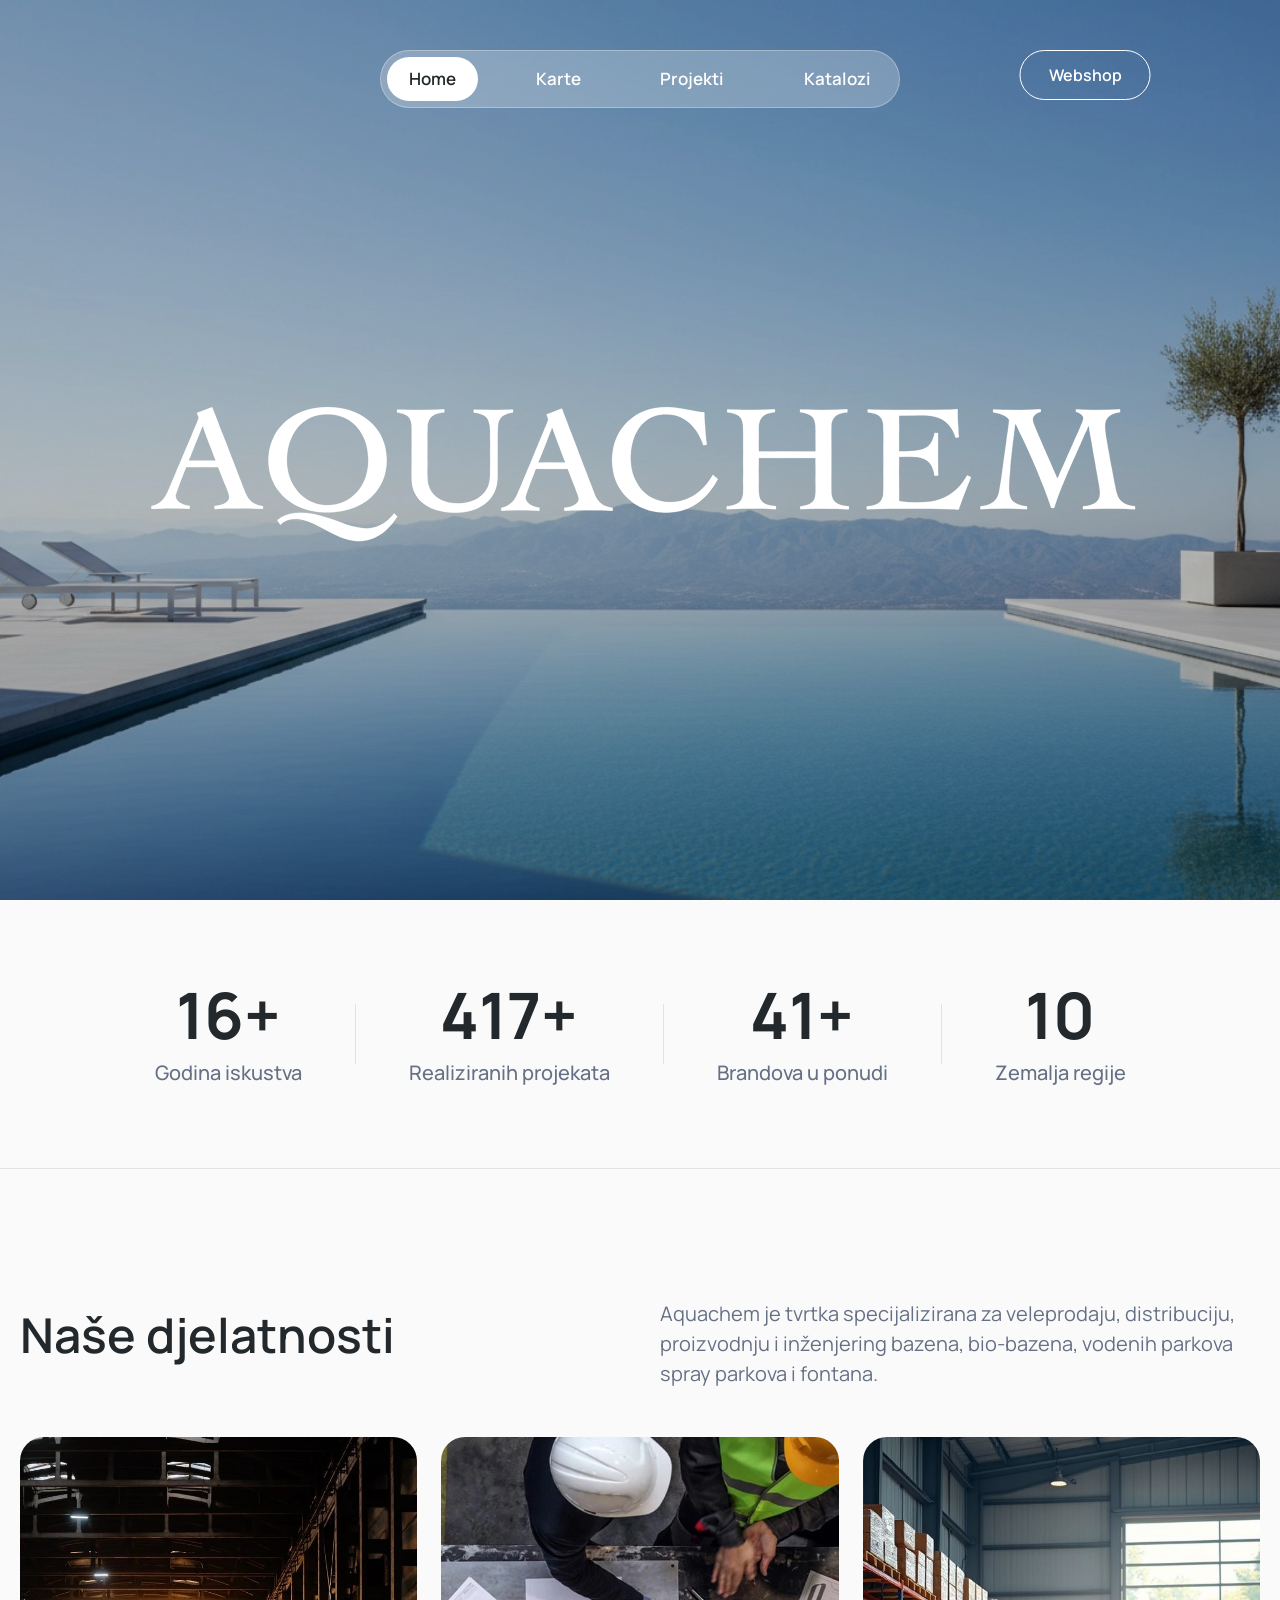
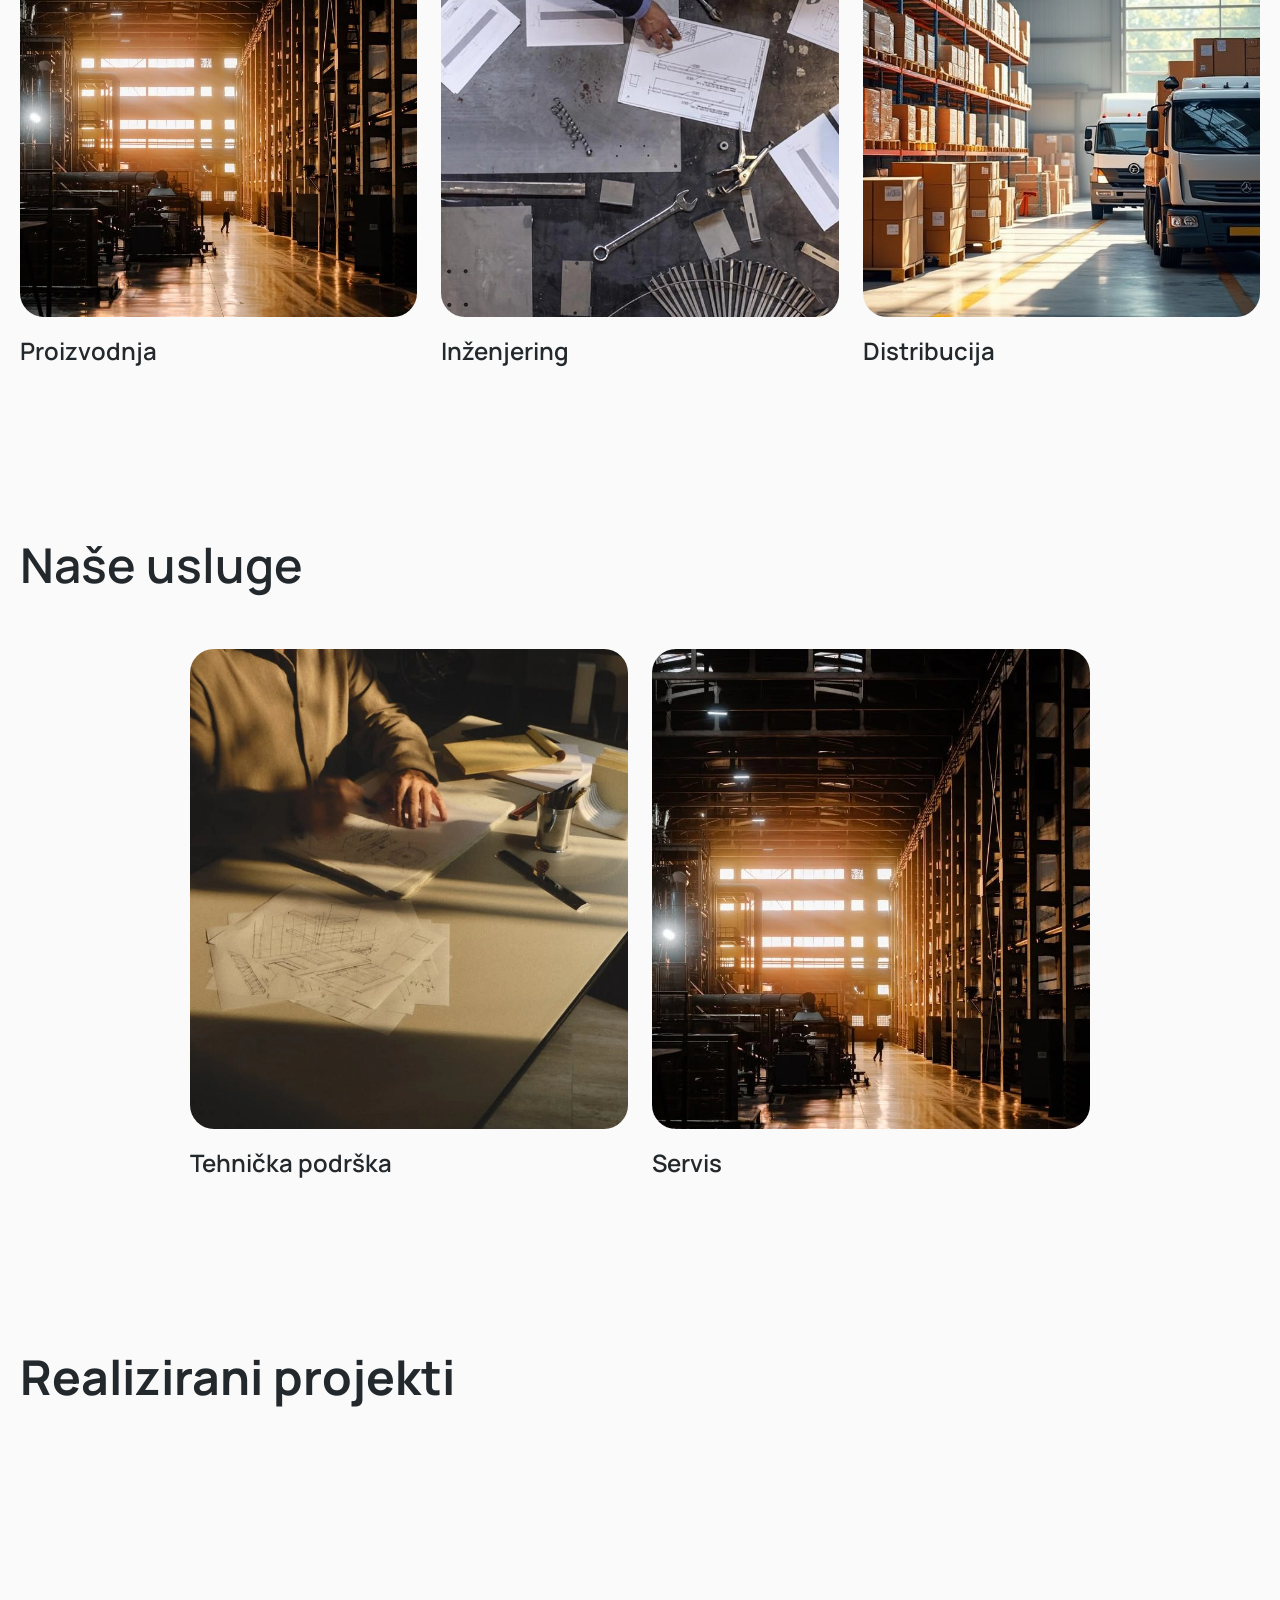
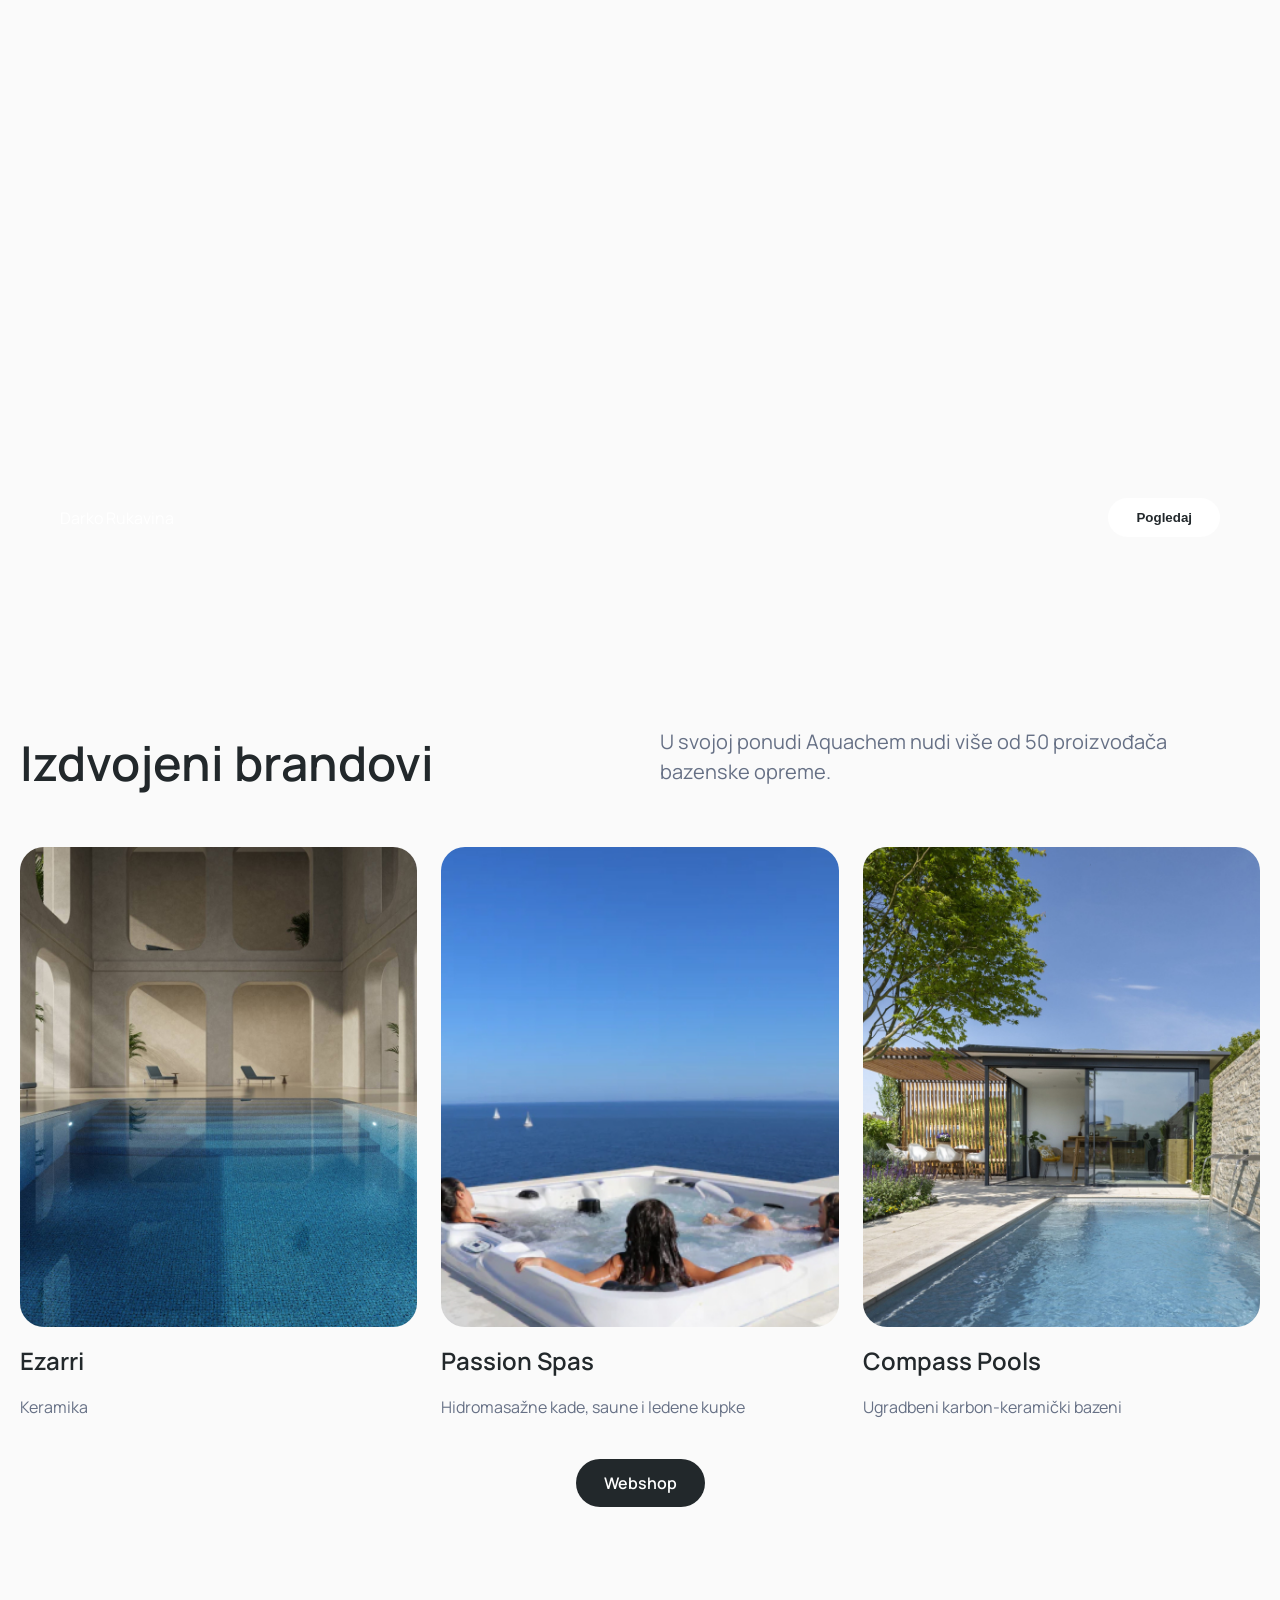
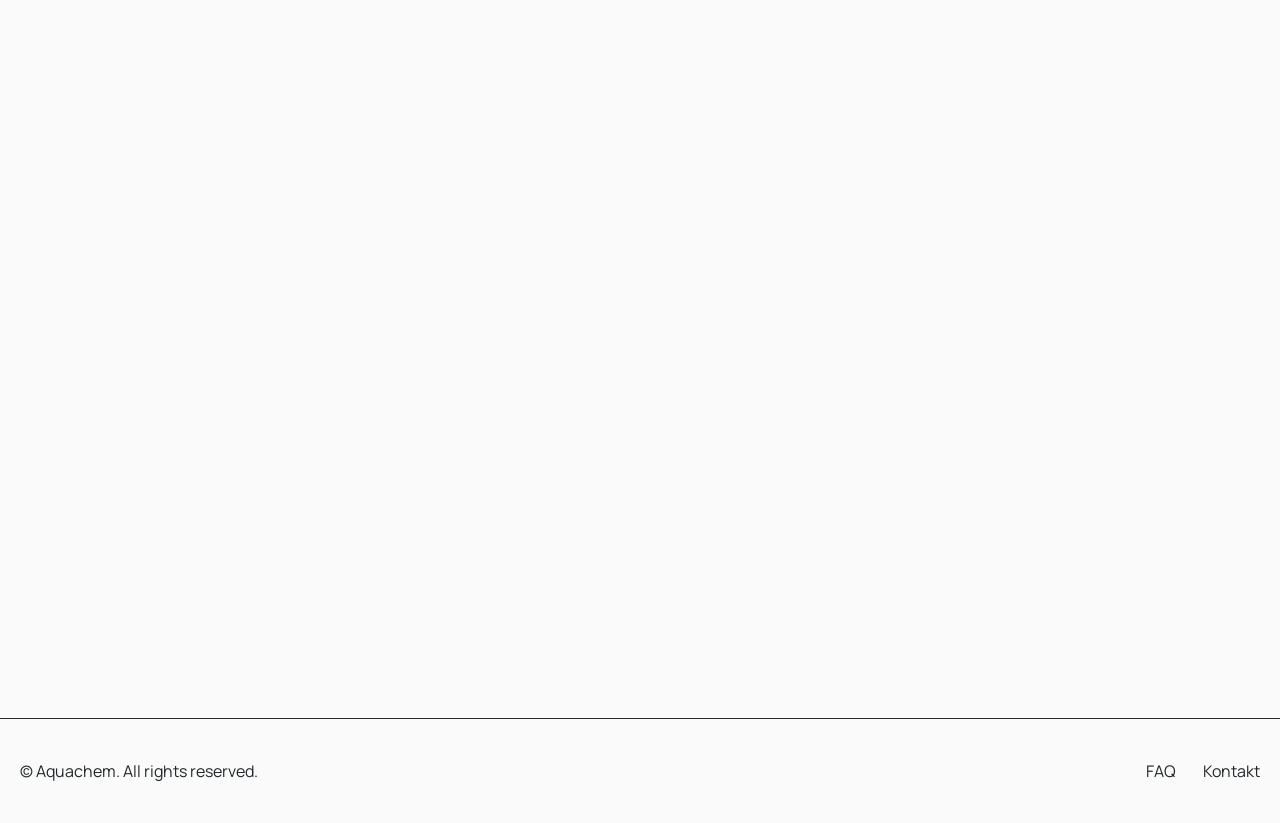
==== commit 9b94438d: "Update index.html" ====
--- a/index.html
+++ b/index.html
@@ -4,7 +4,7 @@
   <meta charset="UTF-8">
   <meta name="viewport" content="width=device-width, initial-scale=1.0">
   <title>Aquachem Landing Page</title>
-  <link rel="stylesheet" href="styles.css">
+  <link rel="stylesheet" href="styles.css?v=3">
   <link href="https://fonts.googleapis.com/css2?family=Manrope:wght@400;500;600;700&display=swap" rel="stylesheet">
 </head>
 <body>
--- a/styles.css
+++ b/styles.css
@@ -1,3 +1,4 @@
+/* build: v3 */
 /* Reset & Base Styles */
 * {
   box-sizing: border-box;
@@ -281,15 +282,48 @@
   font-weight: 600;
 }
 
+/* Naše djelatnosti / Naše usluge picture frames: fixed 400x600 */
+.img-service {
+  width: 400px;
+  height: 600px;
+  object-fit: cover;
+  border-radius: 24px;
+}
+
 .brand-card {
-  padding: 32px;
-  background: #FFFFFF;
-  border-radius: 24px;
-  box-shadow: 0 4px 12px rgba(0,0,0,0.03);
+  padding: 0;
+  background: transparent;
+  border-radius: 0;
+  box-shadow: none;
+  display: flex;
+  flex-direction: column;
+  gap: 16px;
 }
 
 .brand-card p {
   color: #667085;
+}
+
+/* Izdvojeni brandovi picture frames */
+.img-ezarri {
+  width: 436px;
+  height: 516px;
+  border-radius: 24px;
+  object-fit: cover;
+}
+
+.img-passion-spas {
+  width: 438px;
+  height: 384px;
+  border-radius: 24px;
+  object-fit: cover;
+}
+
+.img-compass-pools {
+  width: 436px;
+  height: 513px;
+  border-radius: 24px;
+  object-fit: cover;
 }
 
 /* Video Showcase */
@@ -304,8 +338,10 @@
 
 .video-container {
   position: relative;
-  width: 100%;
-  height: 600px;
+  width: 1420px;
+  height: 730px;
+  max-width: 100%;
+  margin: 0 auto;
   border-radius: 40px;
   overflow: hidden;
 }
@@ -330,6 +366,50 @@
 .action-wrapper {
   text-align: center;
   margin-top: 40px;
+}
+
+/* Wrapper for the map section: same vertical rhythm as .container,
+   but without its 1280px max-width so the 1440px map box can center properly */
+.map-wrap {
+  padding: 80px 20px;
+}
+
+/* Map Section (Google My Maps embed) */
+.map-section {
+  width: 1440px;
+  max-width: 100%;
+  height: 571px;
+  margin: 0 auto;
+  opacity: 1;
+  overflow: hidden; /* clips the top bar showing the map owner's name */
+  position: relative;
+}
+
+.map-section iframe {
+  display: block;
+  position: absolute;
+  top: -60px;
+  left: 0;
+  width: 100%;
+  /* Google's top bar (owner/title strip) is roughly 50-60px tall.
+     Push the iframe up by more than that so the bar is fully
+     above the visible area, then the wrapper's overflow:hidden clips it. */
+  height: calc(100% + 60px);
+  border: 0;
+}
+
+/* Safety strip: covers any leftover sliver of the bar regardless of
+   the exact bar height, blending into the page background. */
+.map-section::before {
+  content: "";
+  position: absolute;
+  top: 0;
+  left: 0;
+  right: 0;
+  height: 20px;
+  background: #FAFAFA;
+  z-index: 2;
+  pointer-events: none;
 }
 
 /* Footer Section */
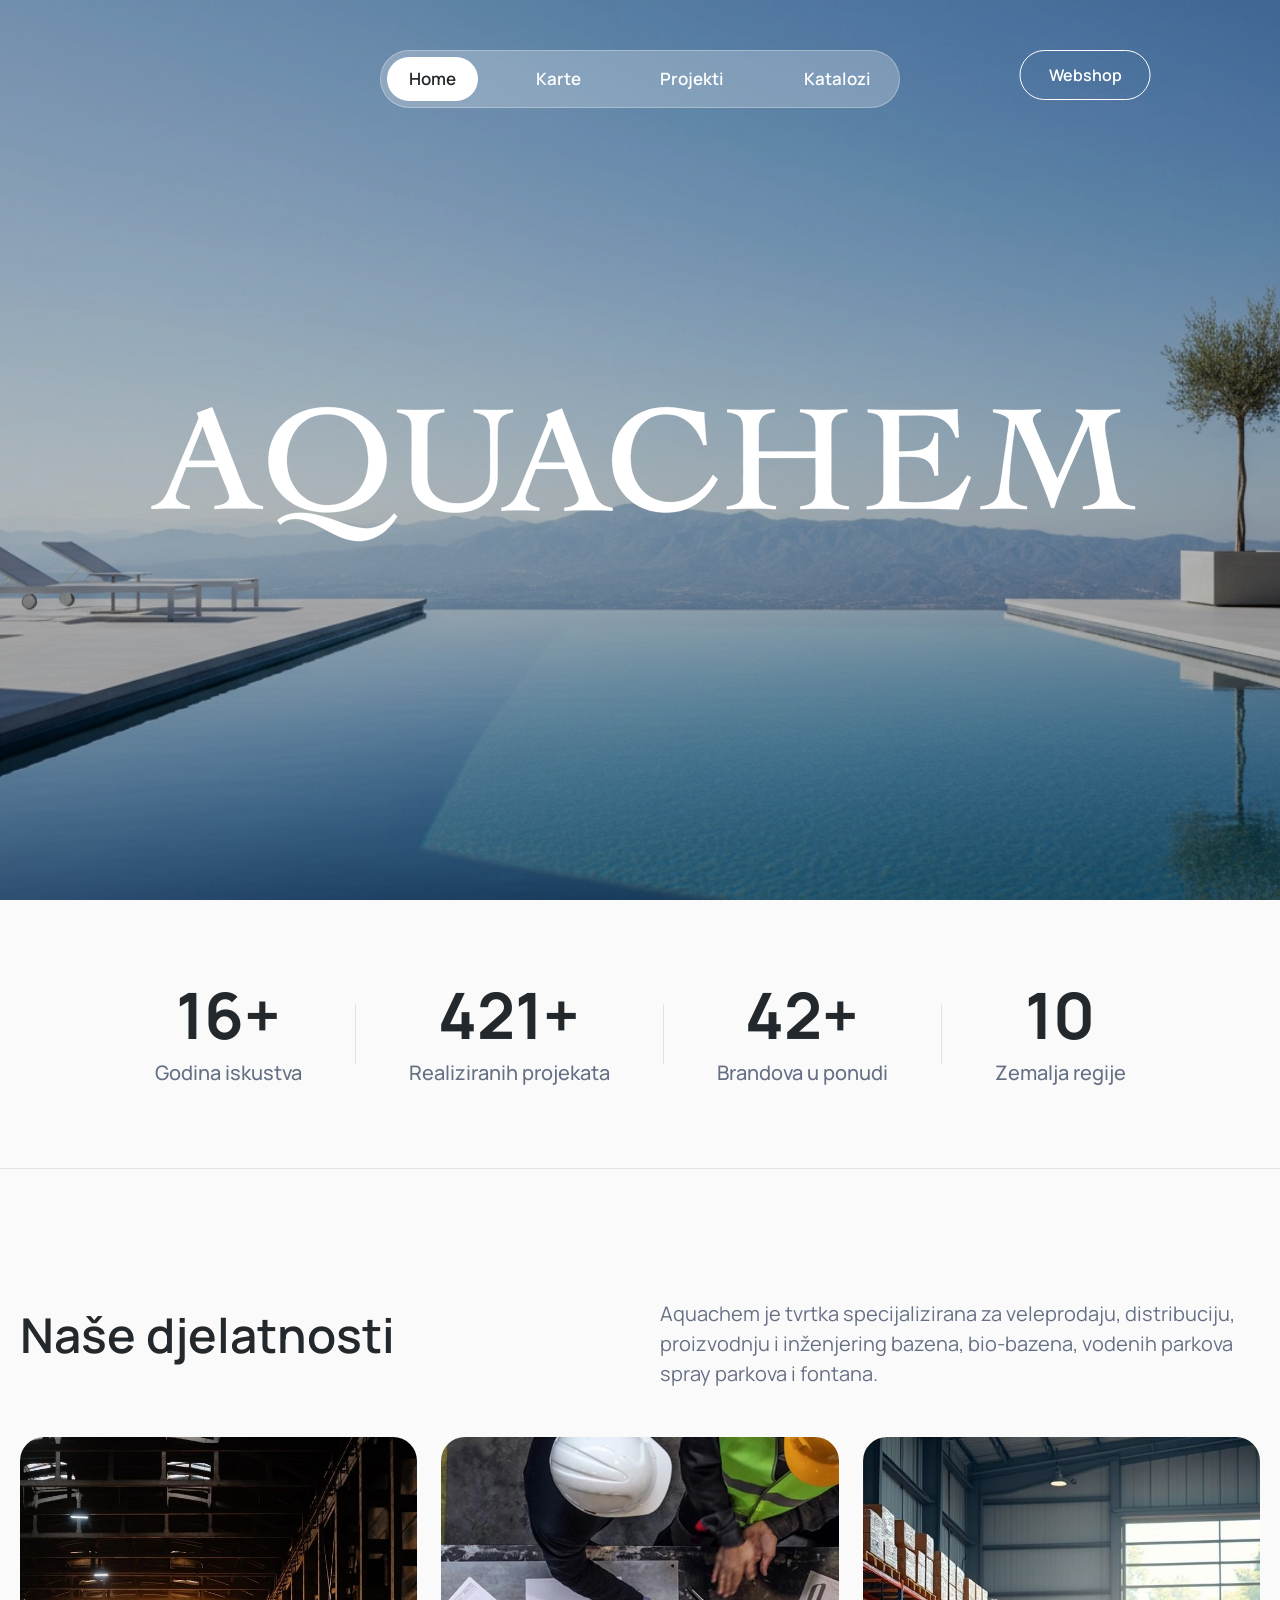
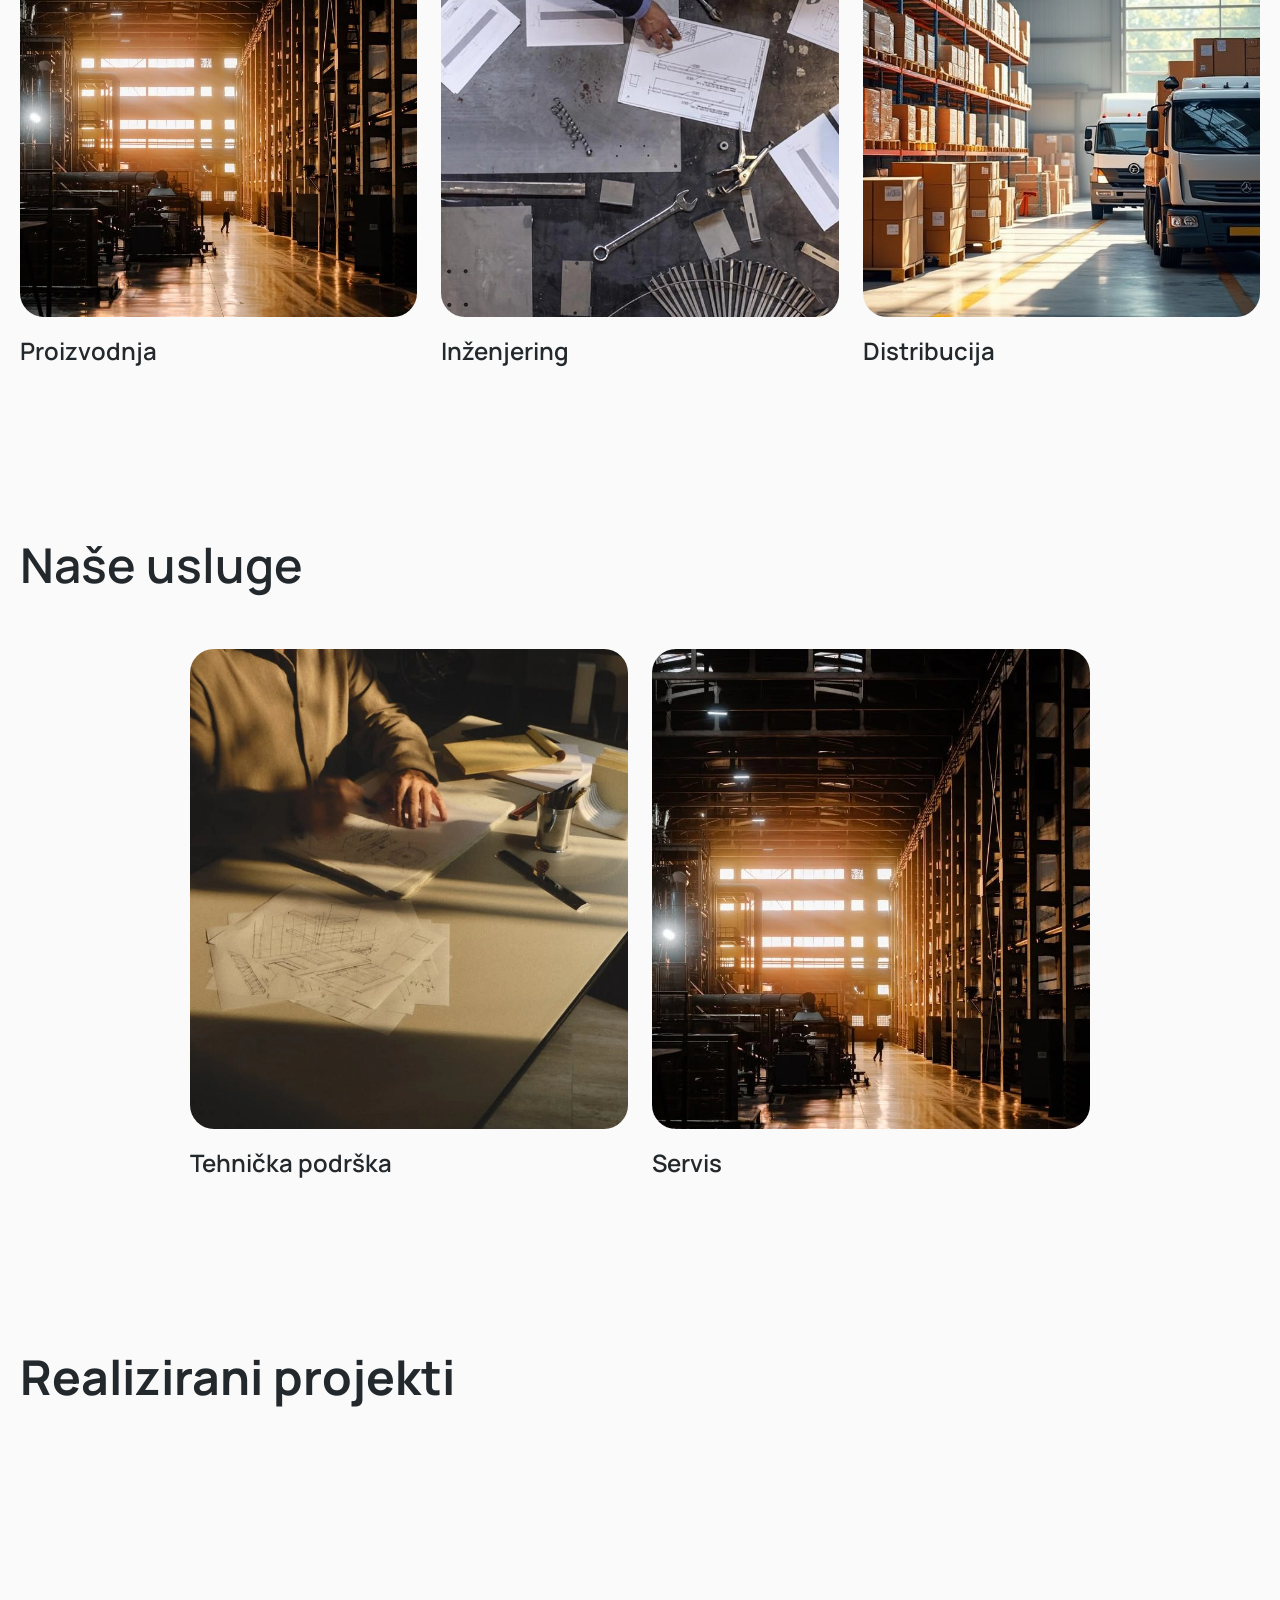
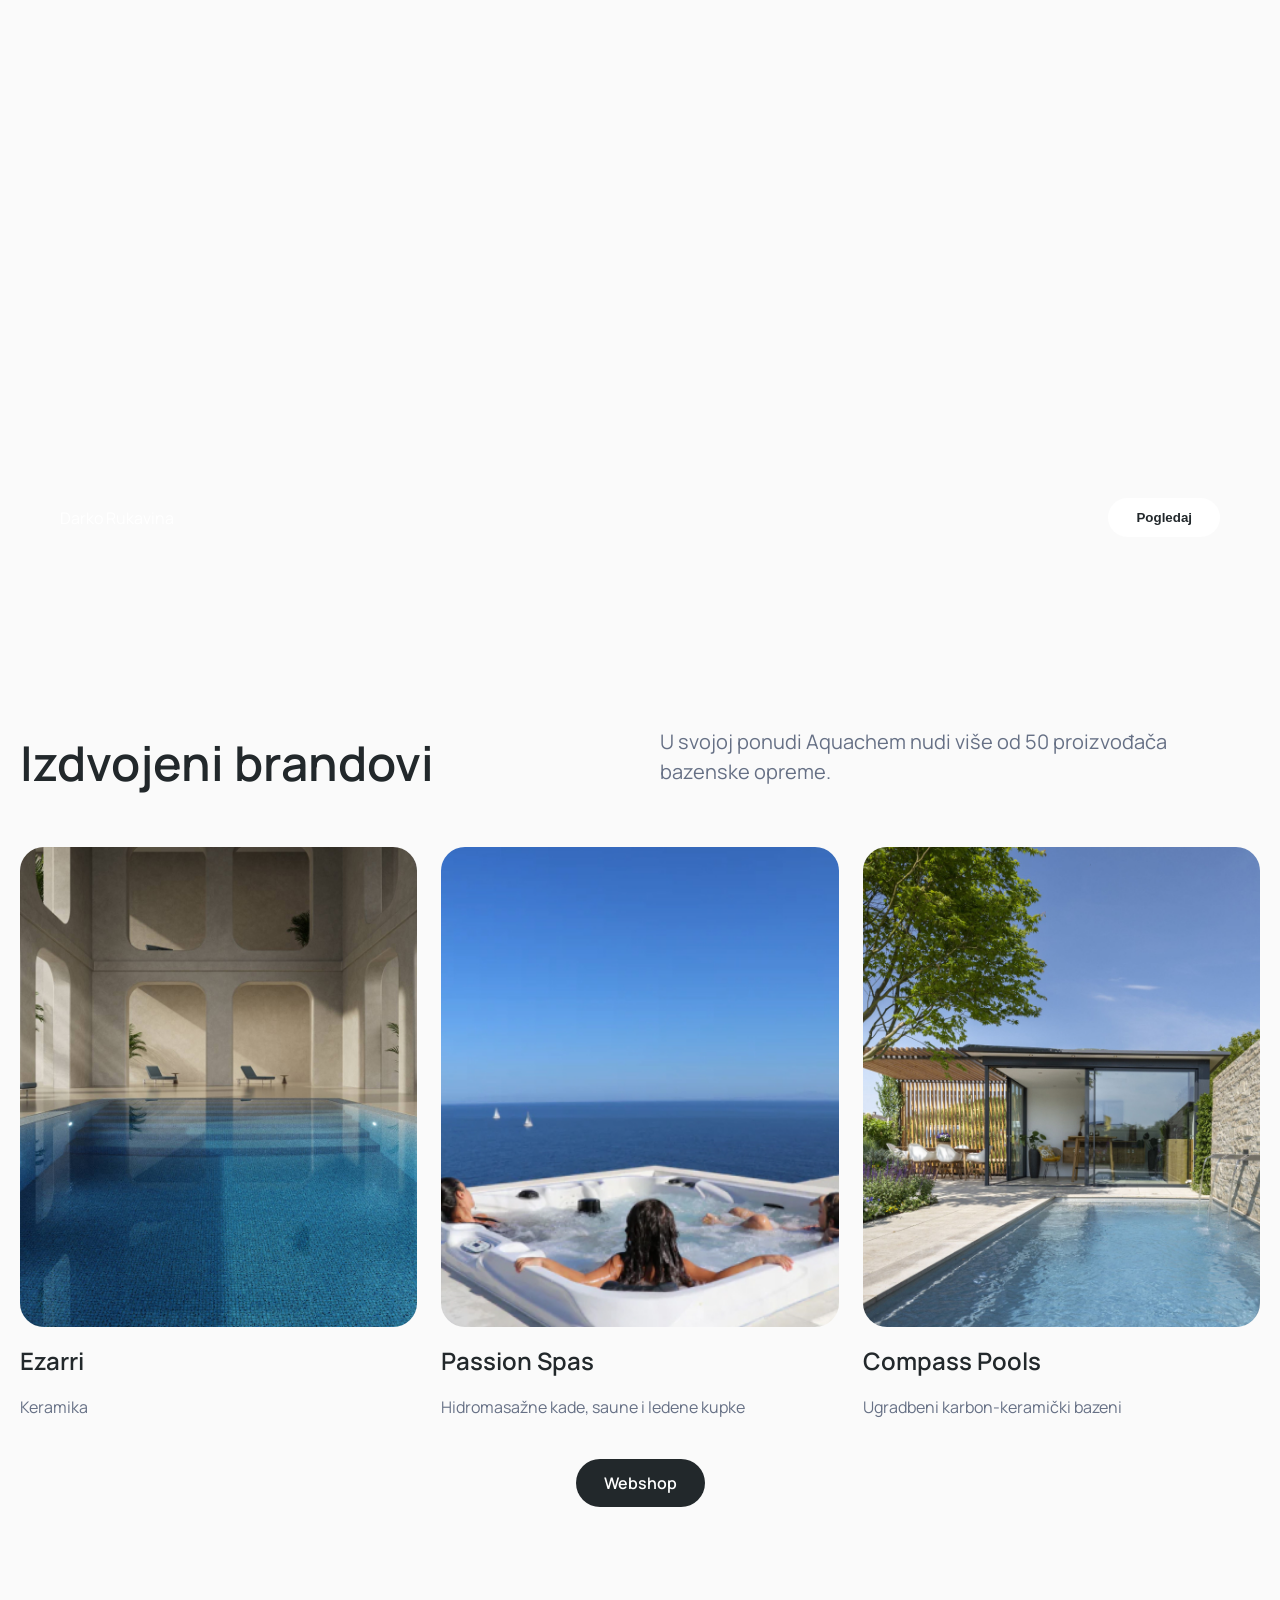
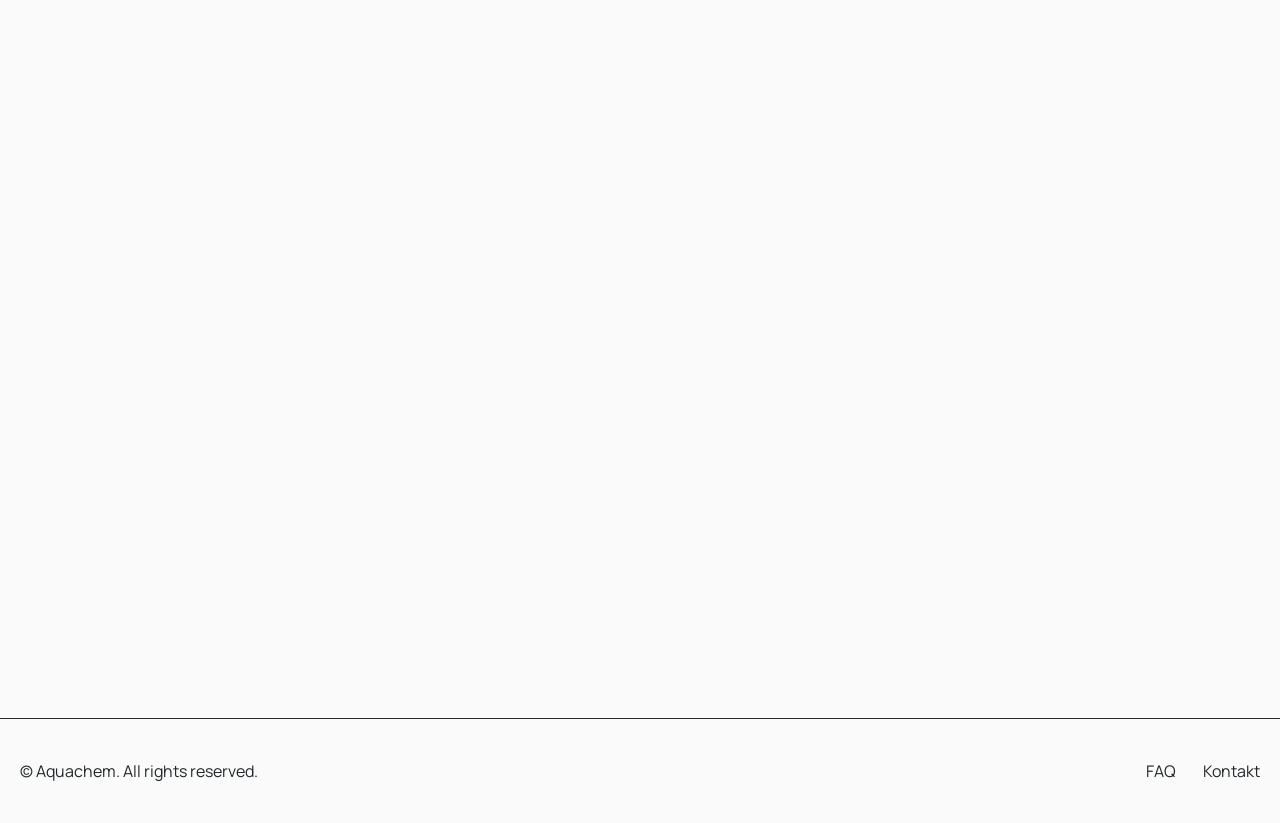
==== commit 8b6381a4: "Update index.html" ====
--- a/index.html
+++ b/index.html
@@ -4,7 +4,7 @@
   <meta charset="UTF-8">
   <meta name="viewport" content="width=device-width, initial-scale=1.0">
   <title>Aquachem Landing Page</title>
-  <link rel="stylesheet" href="styles.css?v=3">
+  <link rel="stylesheet" href="styles.css?v=4">
   <link href="https://fonts.googleapis.com/css2?family=Manrope:wght@400;500;600;700&display=swap" rel="stylesheet">
 </head>
 <body>
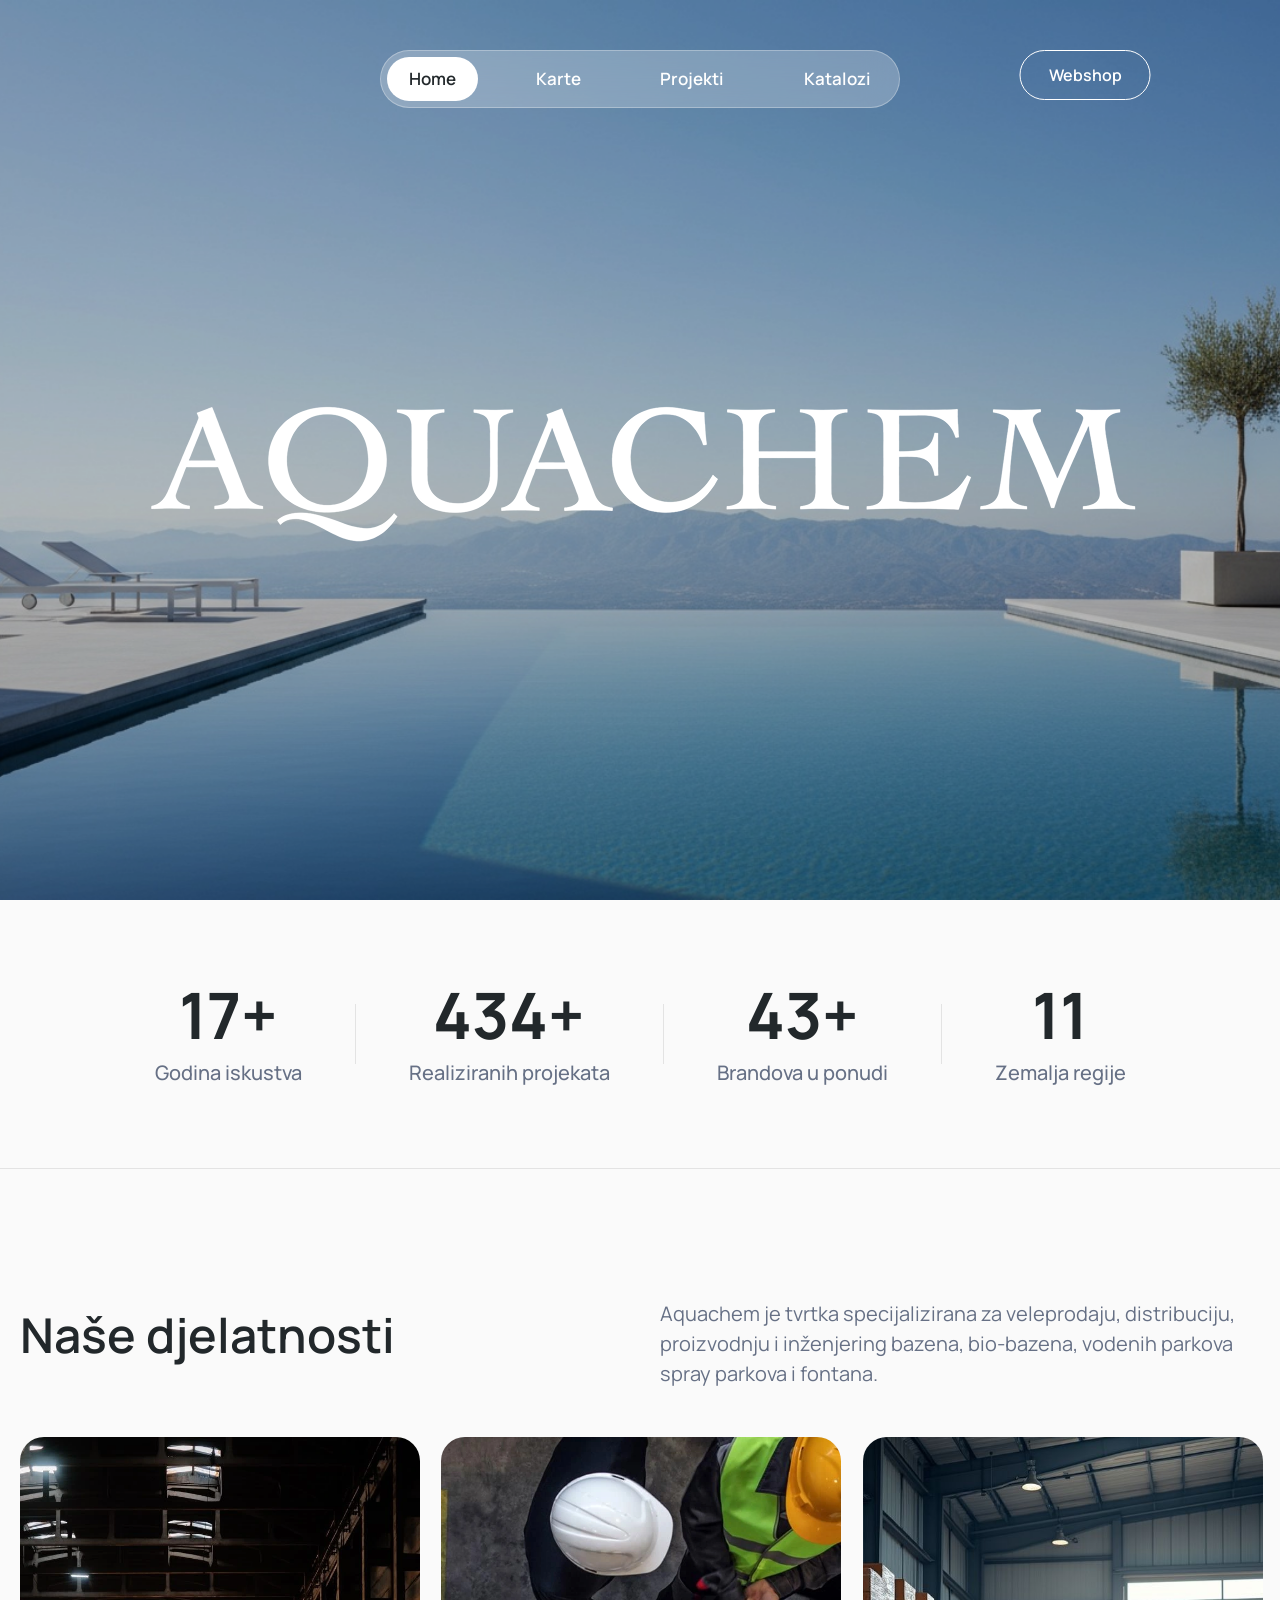
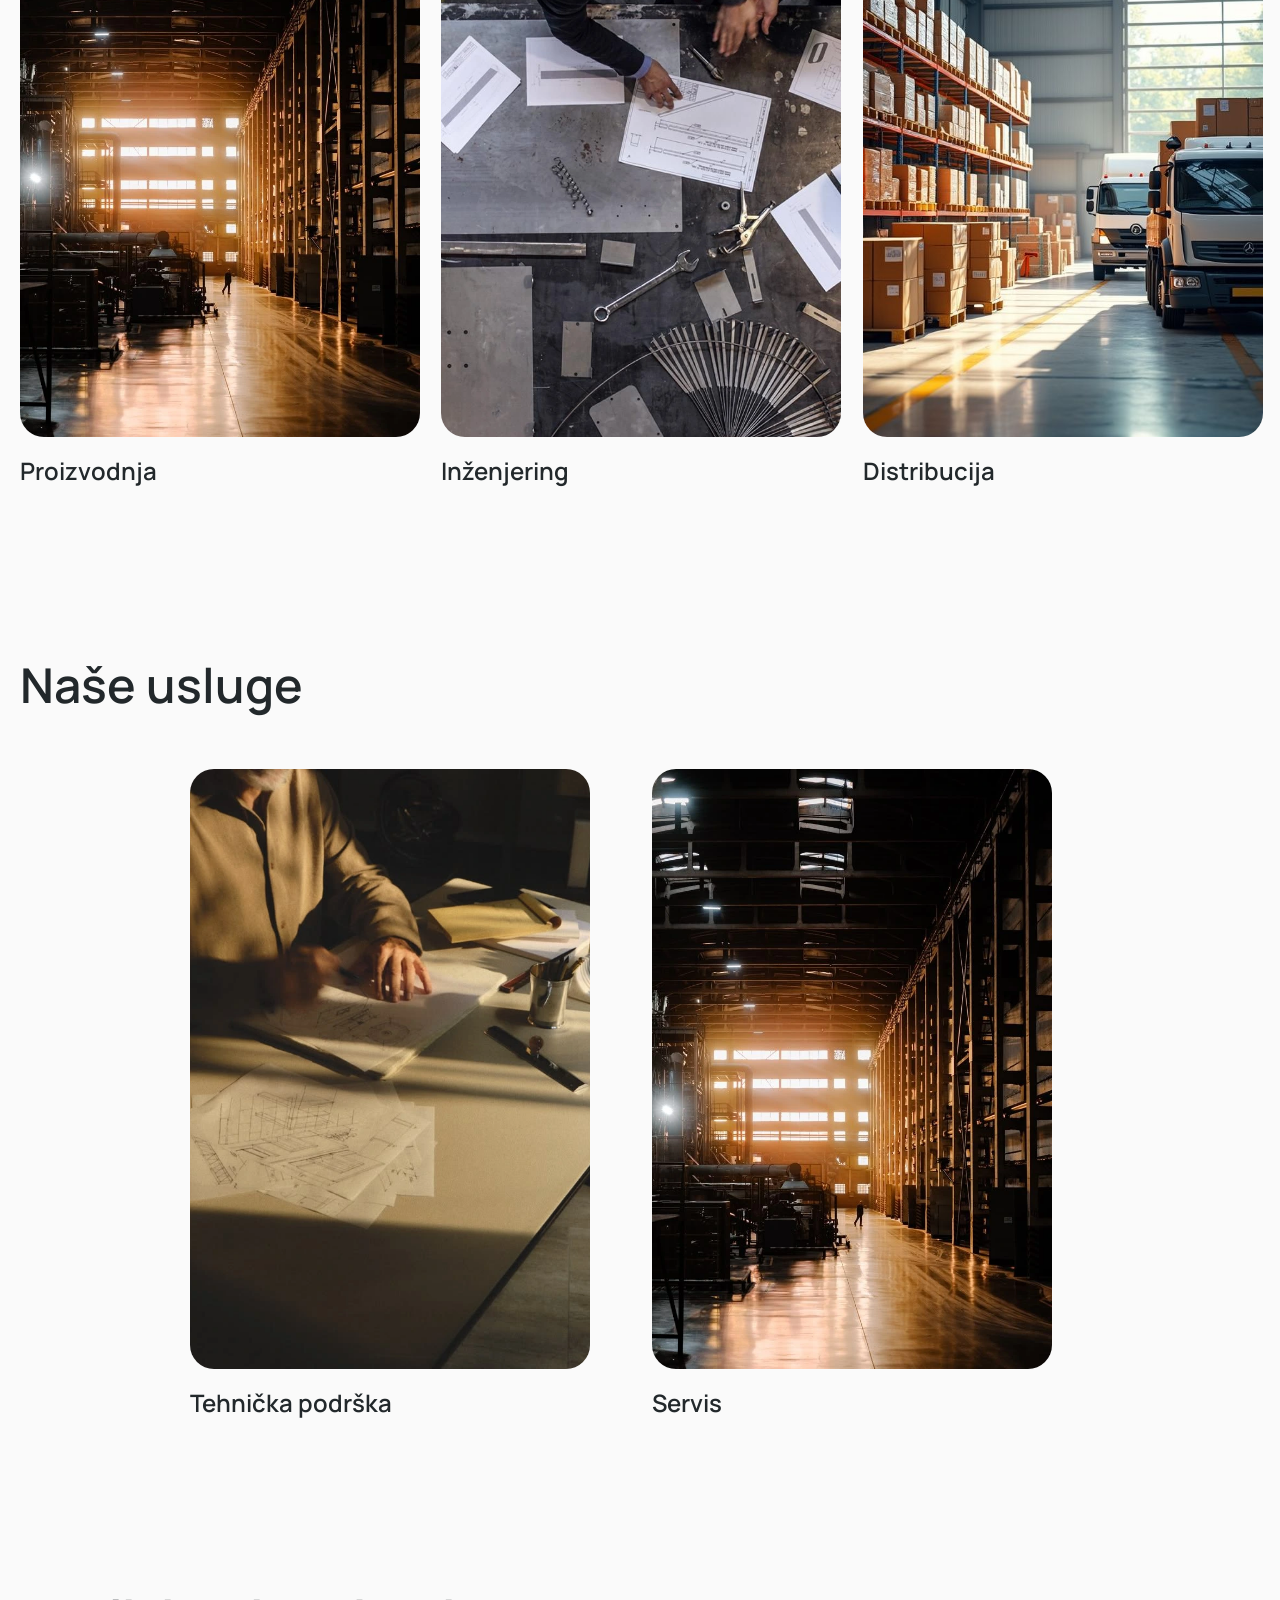
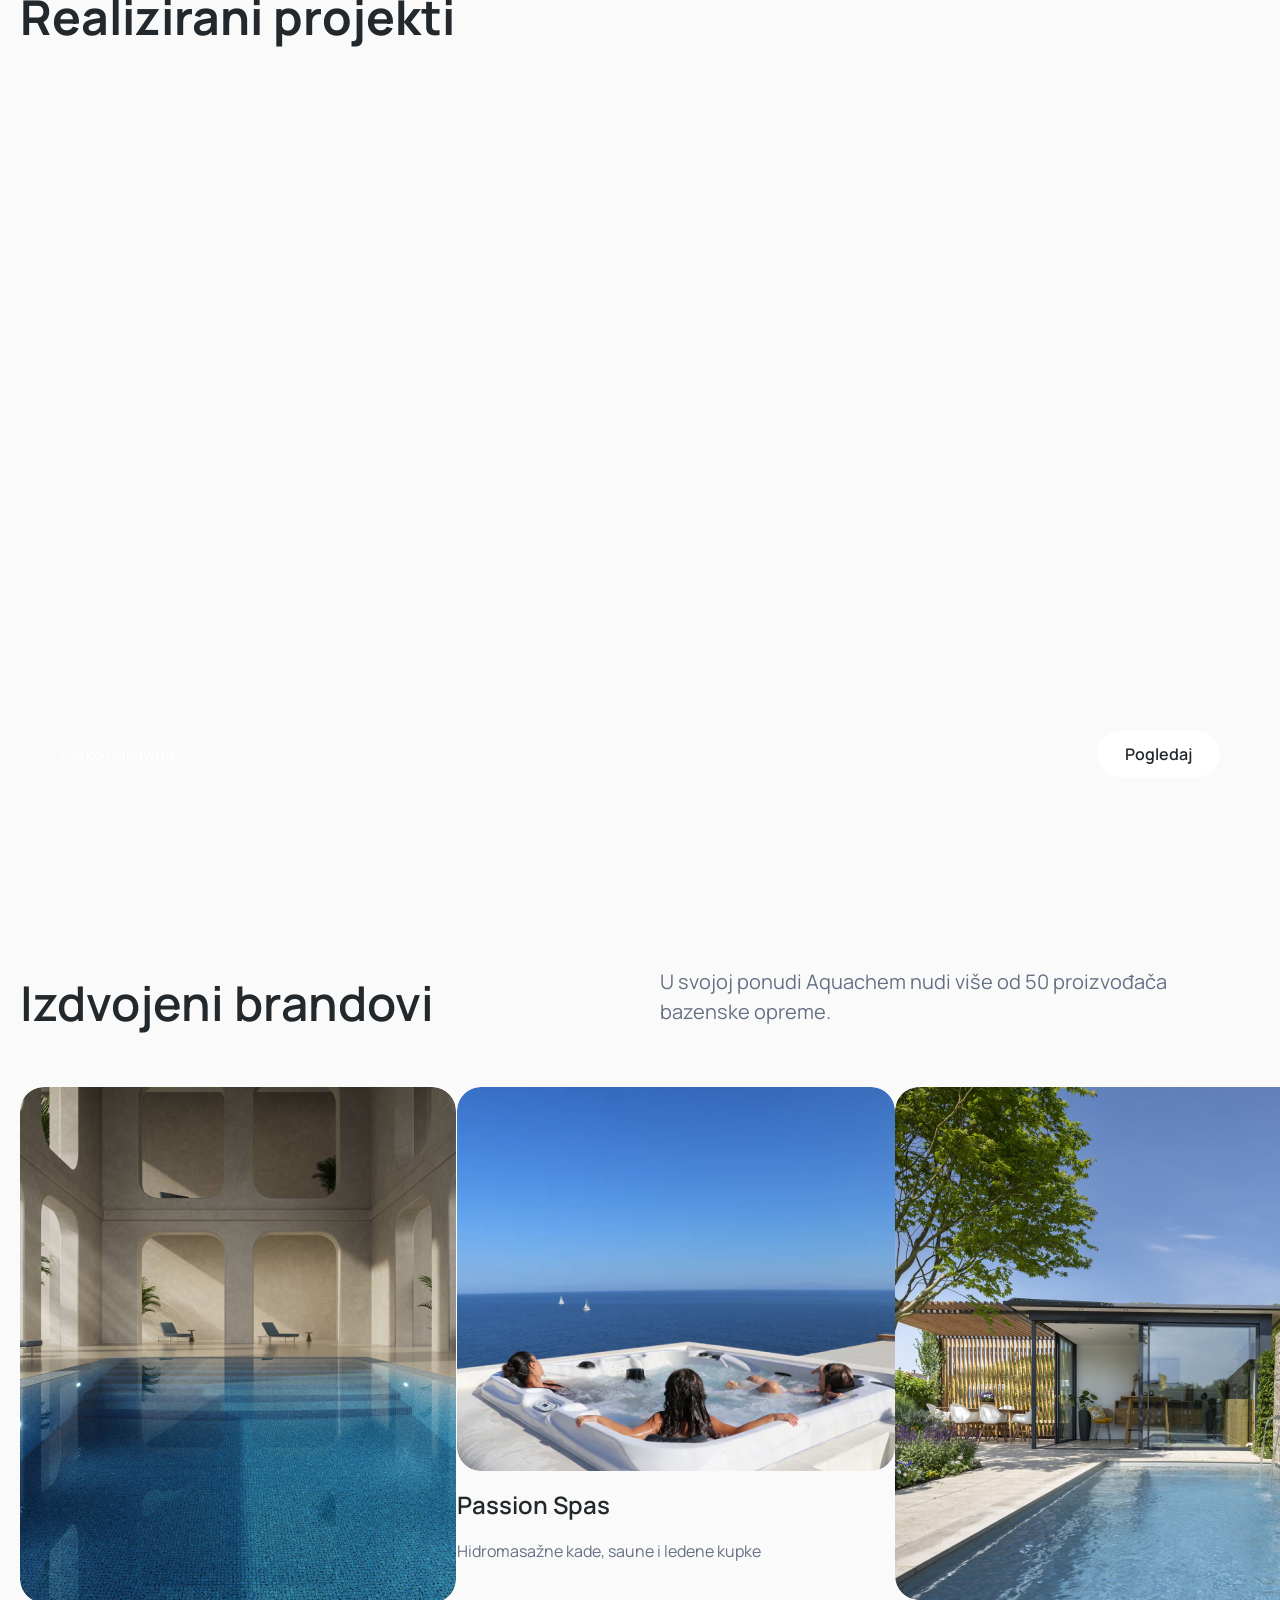
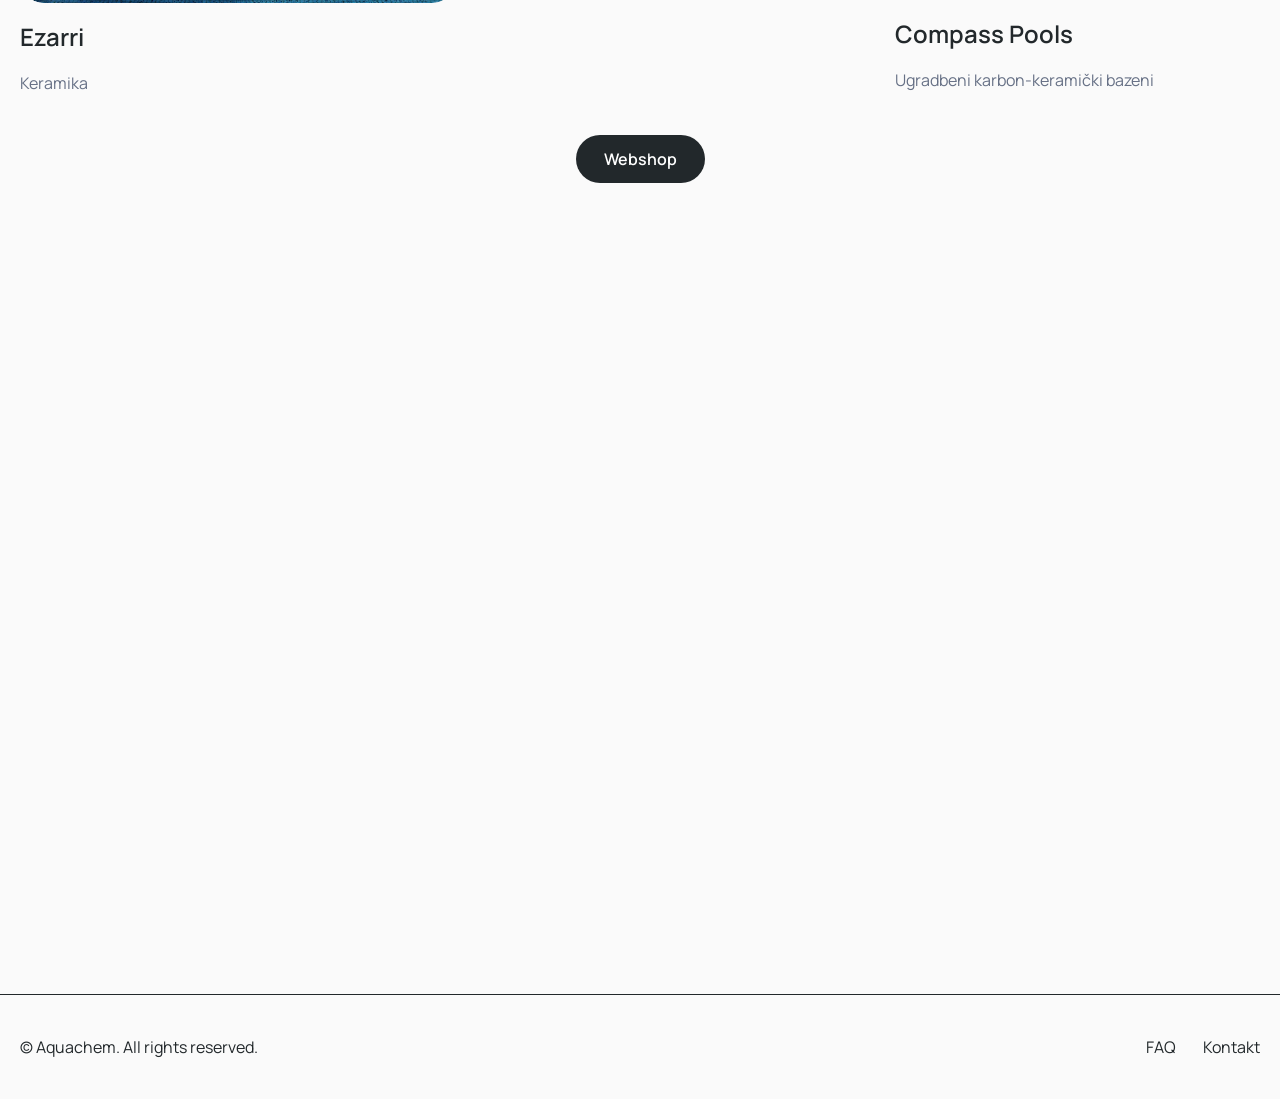
==== commit 3ffa6a3c: "Update index.html" ====
--- a/index.html
+++ b/index.html
@@ -4,7 +4,7 @@
   <meta charset="UTF-8">
   <meta name="viewport" content="width=device-width, initial-scale=1.0">
   <title>Aquachem Landing Page</title>
-  <link rel="stylesheet" href="styles.css?v=4">
+  <link rel="stylesheet" href="styles.css?v=5">
   <link href="https://fonts.googleapis.com/css2?family=Manrope:wght@400;500;600;700&display=swap" rel="stylesheet">
 </head>
 <body>
@@ -92,7 +92,7 @@
   </section>
 
   <!-- Realizirani Projekti (Video Showcase) -->
-  <section class="video-showcase container">
+  <section class="video-showcase container-wide">
     <h2>Realizirani projekti</h2>
     <div class="video-container">
       <video autoplay loop muted playsinline>
@@ -107,12 +107,12 @@
   </section>
 
   <!-- Izdvojeni Brandovi -->
-  <section class="section container">
+  <section class="section container-brands">
     <div class="section-header">
       <h2>Izdvojeni brandovi</h2>
       <p>U svojoj ponudi Aquachem nudi više od 50 proizvođača bazenske opreme.</p>
     </div>
-    <div class="cards-grid">
+    <div class="cards-grid brand-grid">
       <div class="card brand-card">
         <img class="img-ezarri" src="asets/ezarri.jpg" alt="Ezarri">
         <h3>Ezarri</h3>
--- a/styles.css
+++ b/styles.css
@@ -1,5 +1,4 @@
-/* build: v3 */
-/* Reset & Base Styles */
+/* build: v5 */
 * {
   box-sizing: border-box;
   margin: 0;
@@ -101,7 +100,9 @@
   padding: 12px 28px;
   border-radius: 100px;
   text-decoration: none;
+  font-family: 'Manrope', sans-serif;
   font-weight: 600;
+  font-size: 16px;
   cursor: pointer;
   border: none;
   transition: transform 0.25s ease, background-color 0.25s ease;
@@ -226,6 +227,27 @@
   padding: 80px 20px;
 }
 
+/* Wider variant for sections whose content needs to exceed 1280px
+   (video showcase, brand grid) without being clipped by .container */
+.container-wide {
+  max-width: 1460px;
+  margin: 0 auto;
+  padding: 80px 20px;
+}
+
+/* Izdvojeni brandovi wrapper: 1360px content width */
+.container-brands {
+  max-width: 1400px;
+  margin: 0 auto;
+  padding: 80px 20px;
+}
+
+.cards-grid.brand-grid {
+  max-width: 1360px;
+  margin: 0 auto;
+  gap: 72px;
+}
+
 /* Veći razmak izmedu linije/stats sekcije i "Naše djelatnosti" */
 .djelatnosti-section {
   padding-top: 130px; /* Dodan značajan vertikalni razmak */
@@ -271,8 +293,6 @@
 }
 
 .card img {
-  width: 100%;
-  height: 480px;
   object-fit: cover;
   border-radius: 24px;
 }
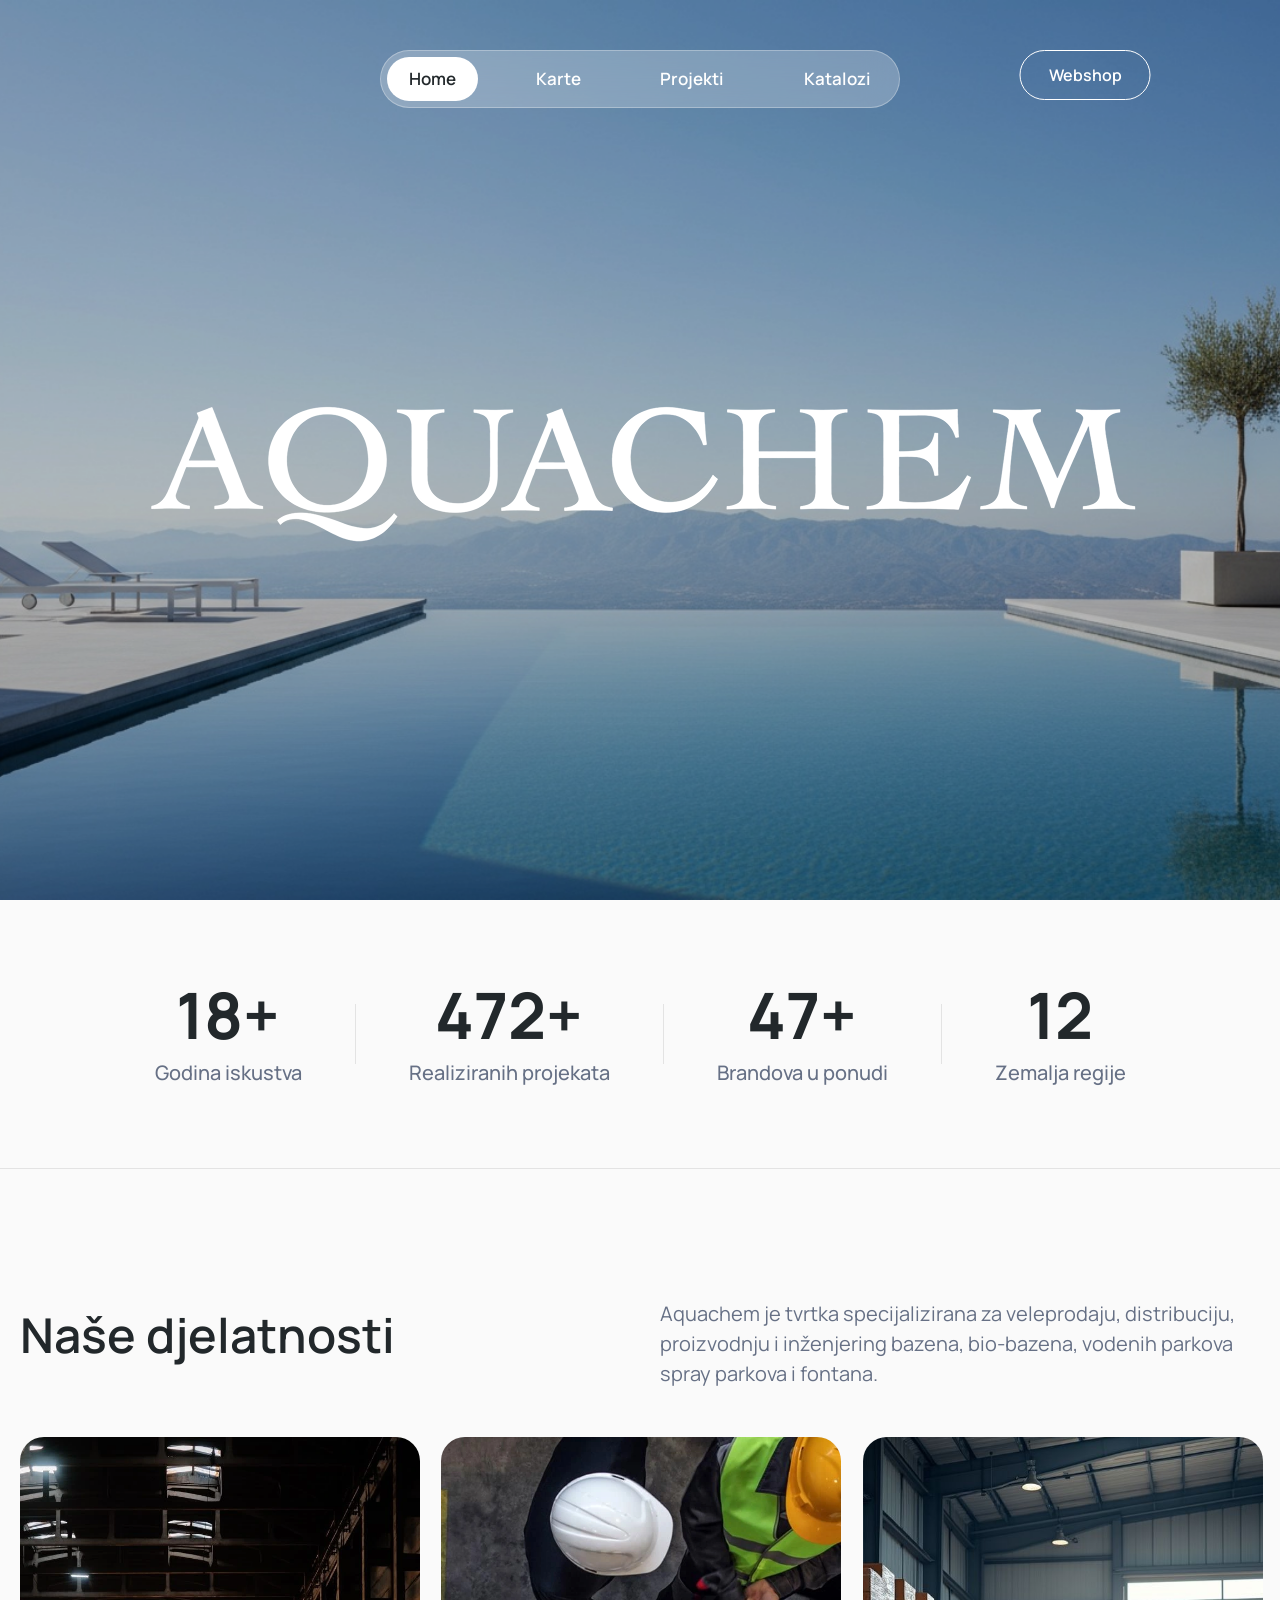
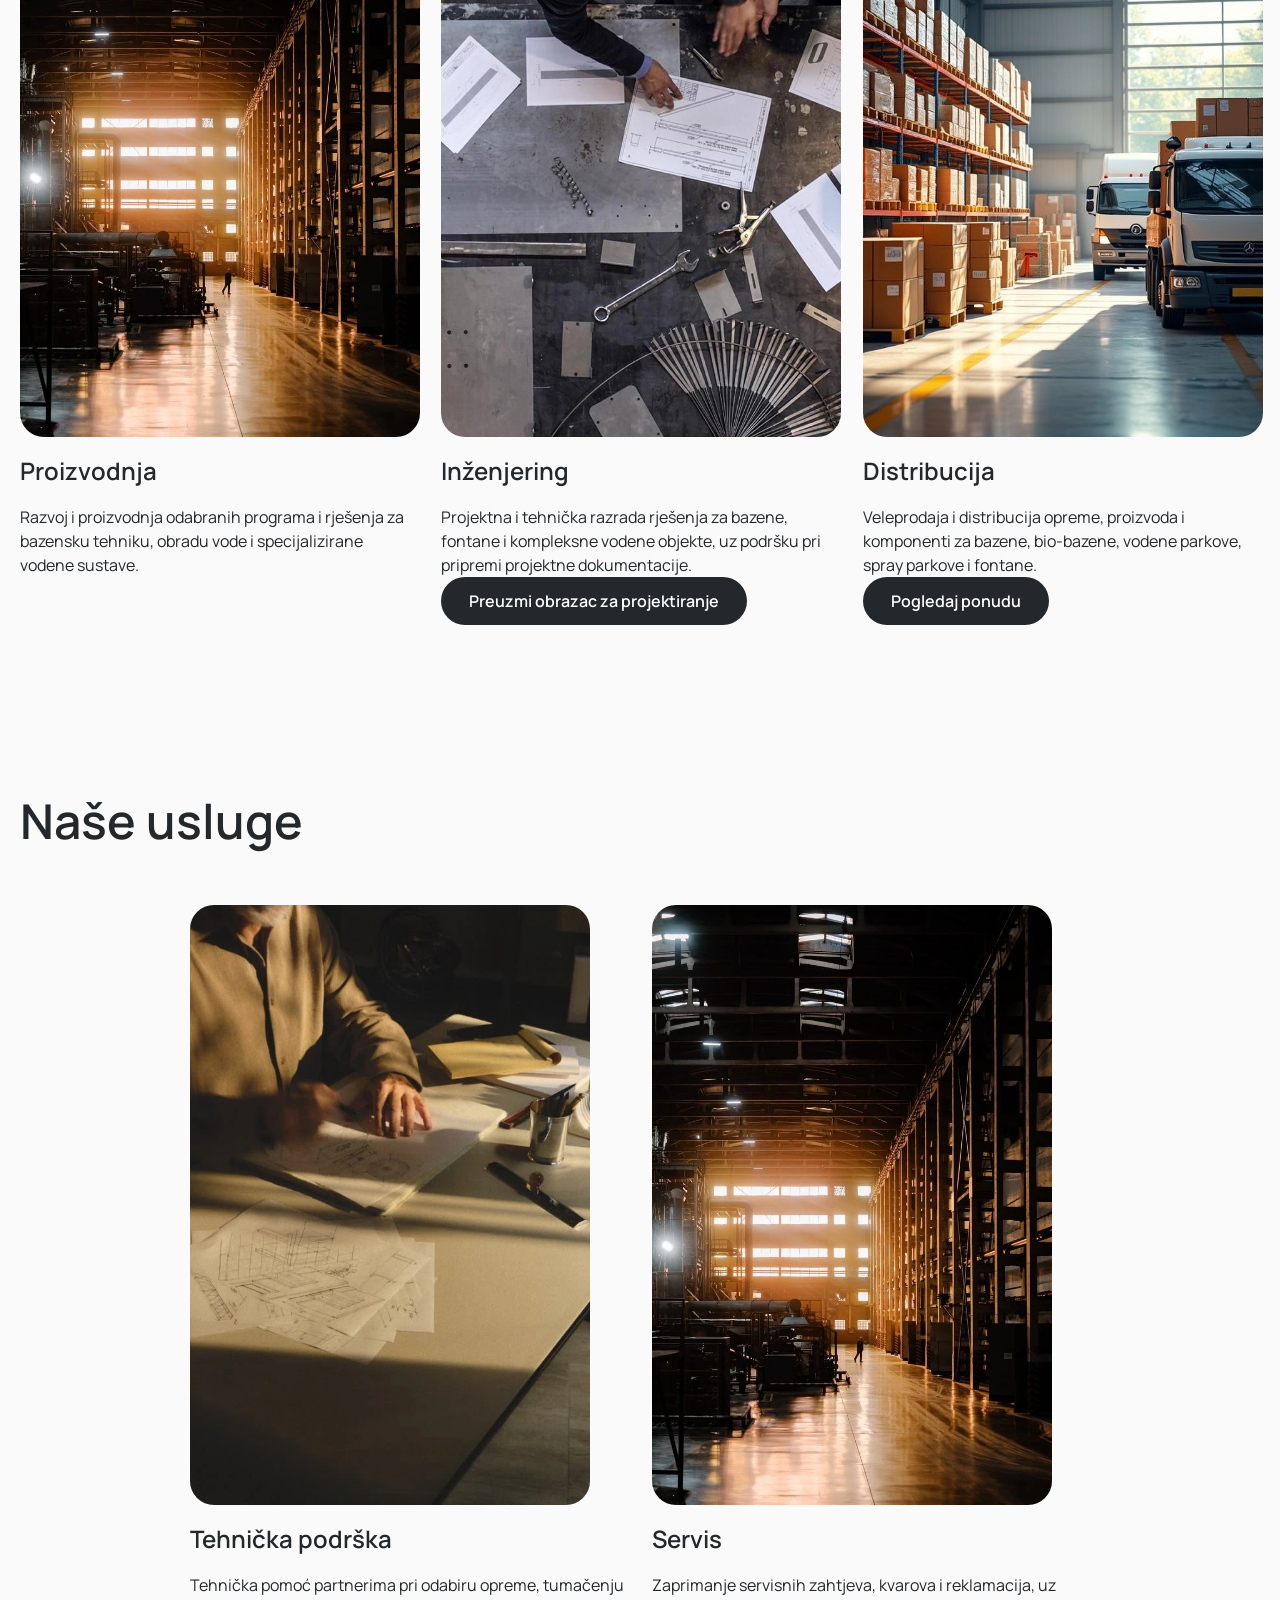
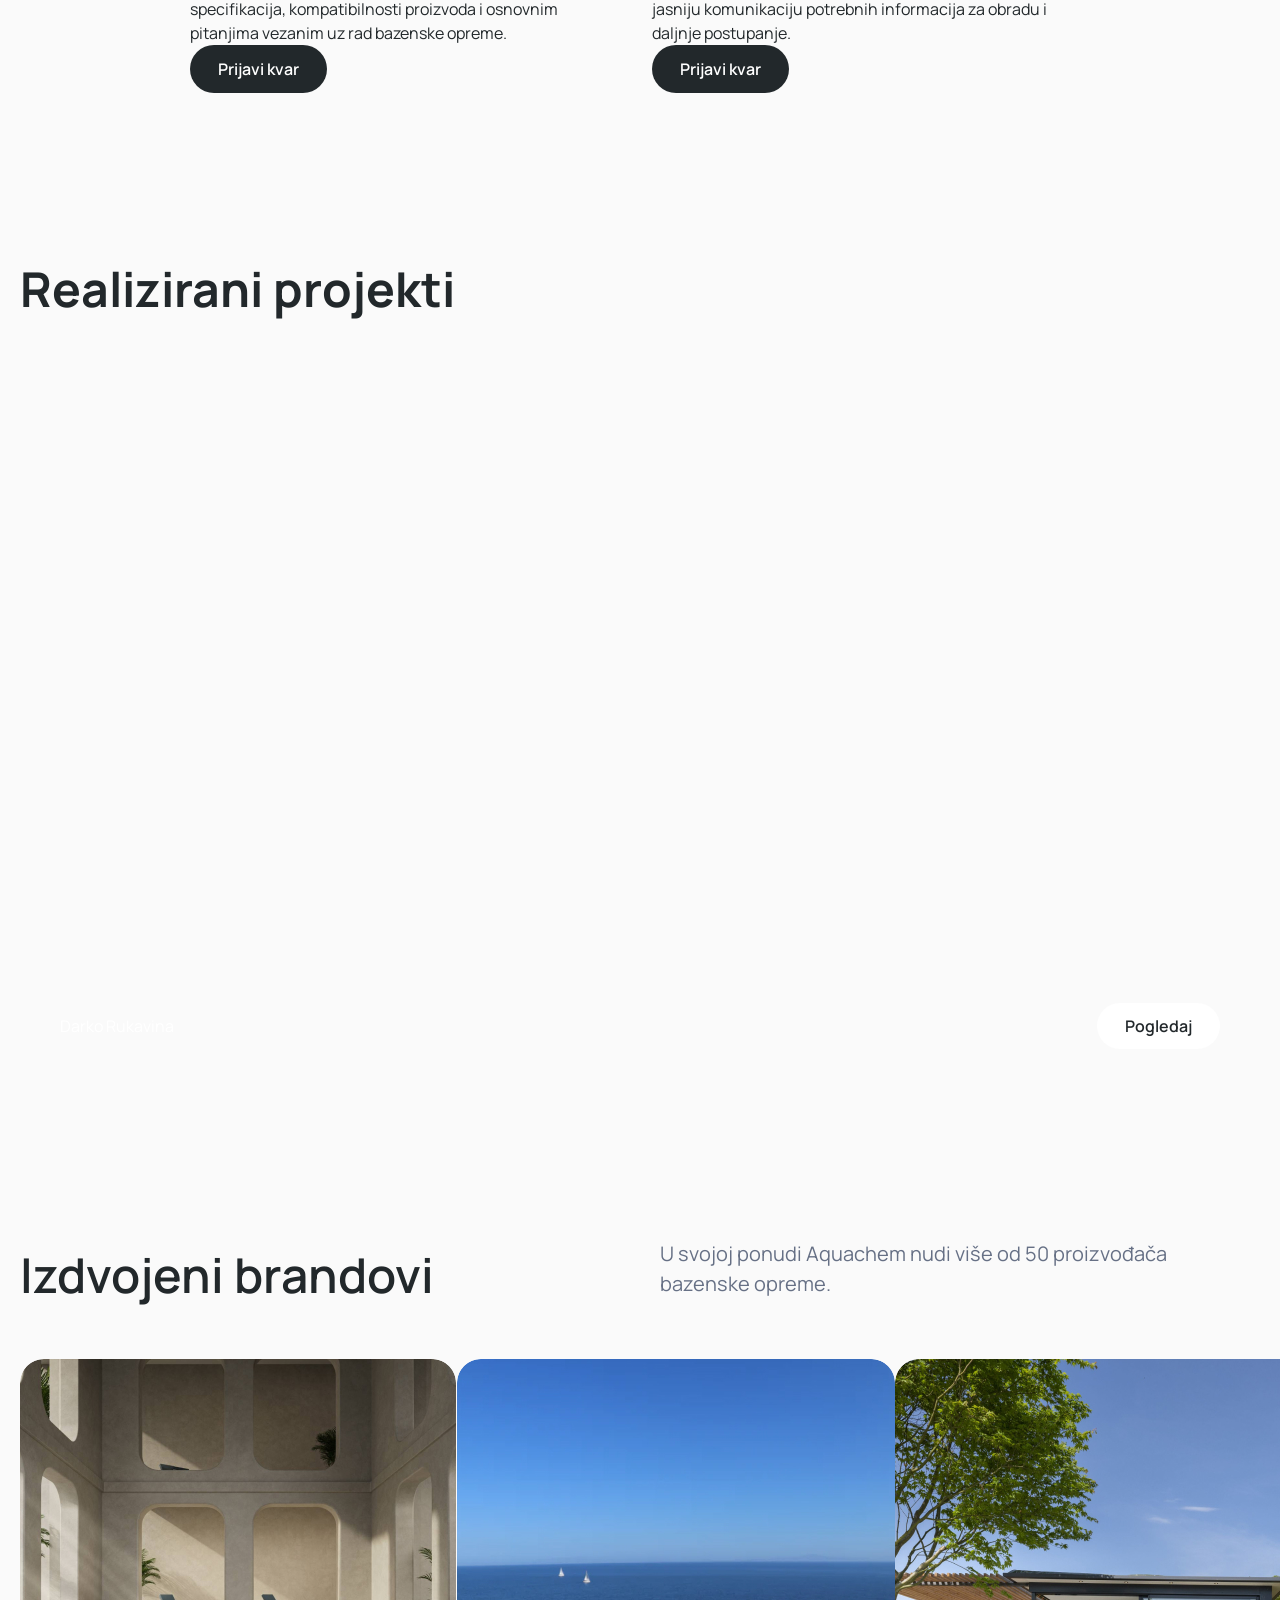
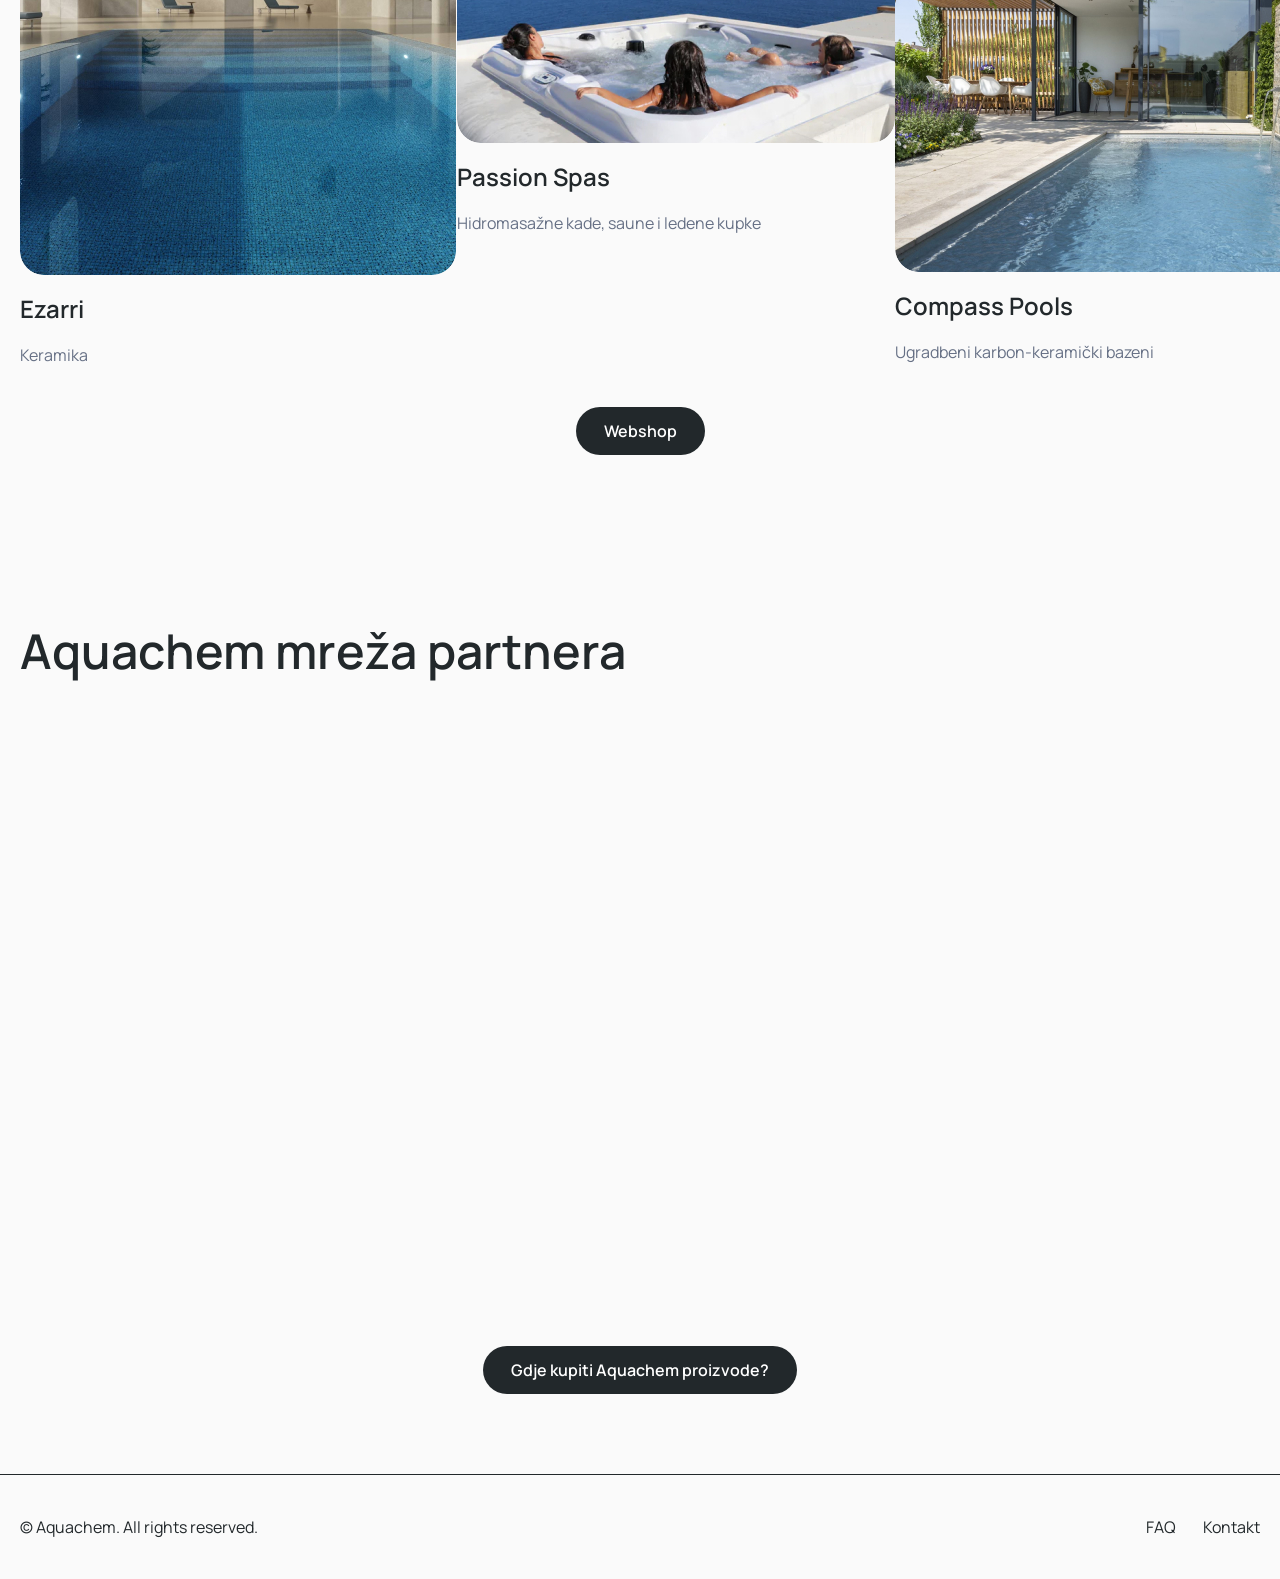
==== commit 7ddfd3b2: "Update index.html" ====
--- a/index.html
+++ b/index.html
@@ -4,7 +4,7 @@
   <meta charset="UTF-8">
   <meta name="viewport" content="width=device-width, initial-scale=1.0">
   <title>Aquachem Landing Page</title>
-  <link rel="stylesheet" href="styles.css?v=5">
+  <link rel="stylesheet" href="styles.css?v=6">
   <link href="https://fonts.googleapis.com/css2?family=Manrope:wght@400;500;600;700&display=swap" rel="stylesheet">
 </head>
 <body>
@@ -62,14 +62,25 @@
       <div class="card">
         <img class="img-service" src="asets/proizvodnja.png" alt="Proizvodnja">
         <h3>Proizvodnja</h3>
+        <div class="service-desc">
+          <p>Razvoj i proizvodnja odabranih programa i rješenja za bazensku tehniku, obradu vode i specijalizirane vodene sustave.</p>
+        </div>
       </div>
       <div class="card">
         <img class="img-service" src="asets/inzenjering.png" alt="Inženjering">
         <h3>Inženjering</h3>
+        <div class="service-desc">
+          <p>Projektna i tehnička razrada rješenja za bazene, fontane i kompleksne vodene objekte, uz podršku pri pripremi projektne dokumentacije.</p>
+          <a href="asets/obrazac-za-projektiranje-bazena.pdf" download class="btn-dark btn-sm">Preuzmi obrazac za projektiranje</a>
+        </div>
       </div>
       <div class="card">
         <img class="img-service" src="asets/distribucija.jpg" alt="Distribucija">
         <h3>Distribucija</h3>
+        <div class="service-desc">
+          <p>Veleprodaja i distribucija opreme, proizvoda i komponenti za bazene, bio-bazene, vodene parkove, spray parkove i fontane.</p>
+          <a href="https://webshop.aquachem.hr/" class="btn-dark btn-sm">Pogledaj ponudu</a>
+        </div>
       </div>
     </div>
   </section>
@@ -83,10 +94,18 @@
       <div class="card">
         <img class="img-service" src="asets/tehnicka-podrska.png" alt="Tehnička podrška">
         <h3>Tehnička podrška</h3>
+        <div class="service-desc">
+          <p>Tehnička pomoć partnerima pri odabiru opreme, tumačenju specifikacija, kompatibilnosti proizvoda i osnovnim pitanjima vezanim uz rad bazenske opreme.</p>
+          <a href="https://webshop.aquachem.hr/podrska/" class="btn-dark btn-sm">Prijavi kvar</a>
+        </div>
       </div>
       <div class="card">
         <img class="img-service" src="asets/servis.png" alt="Servis">
         <h3>Servis</h3>
+        <div class="service-desc">
+          <p>Zaprimanje servisnih zahtjeva, kvarova i reklamacija, uz jasniju komunikaciju potrebnih informacija za obradu i daljnje postupanje.</p>
+          <a href="https://webshop.aquachem.hr/podrska/" class="btn-dark btn-sm">Prijavi kvar</a>
+        </div>
       </div>
     </div>
   </section>
@@ -136,8 +155,16 @@
 
   <!-- Google My Maps -->
   <section class="map-wrap">
-    <div class="map-section">
-      <iframe src="https://www.google.com/maps/d/embed?mid=171z7H1qyNOTrjMbbA-k27XhzPSifDb8&ehbc=2E312F" width="1440" height="608" allowfullscreen></iframe>
+    <div class="map-content">
+      <div class="section-header">
+        <h2>Aquachem mreža partnera</h2>
+      </div>
+      <div class="map-section">
+        <iframe src="https://www.google.com/maps/d/embed?mid=171z7H1qyNOTrjMbbA-k27XhzPSifDb8&ehbc=2E312F" width="1440" height="608" allowfullscreen></iframe>
+      </div>
+      <div class="action-wrapper">
+        <a href="#" class="btn-dark">Gdje kupiti Aquachem proizvode?</a>
+      </div>
     </div>
   </section>
 
